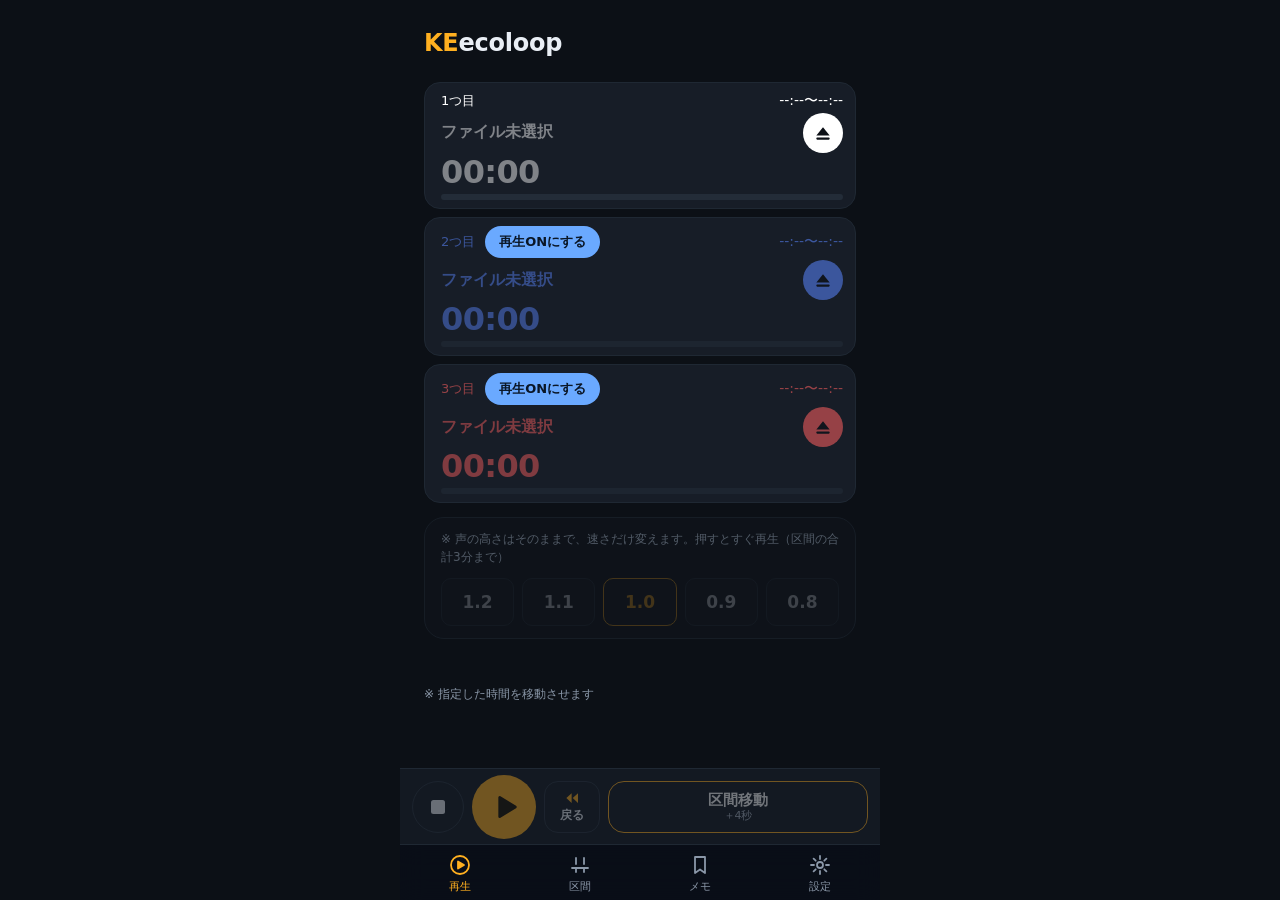
==== index.html @ 938d8214 "Add files via upload" ====
<!DOCTYPE html>
<html lang="ja">
<head>
<meta charset="utf-8">
<meta name="viewport" content="width=device-width, initial-scale=1, viewport-fit=cover">
<meta name="theme-color" content="#0C1016">
<meta name="apple-mobile-web-app-capable" content="yes">
<meta name="apple-mobile-web-app-status-bar-style" content="black-translucent">
<meta name="apple-mobile-web-app-title" content="KEecoloop">
<title>KEecoloop</title>
<link rel="icon" type="image/png" href="icons/icon-192.png">
<link rel="apple-touch-icon" href="icons/apple-touch-icon.png">
<link rel="manifest" href="manifest.webmanifest">
<link rel="stylesheet" href="css/style.css">
<!-- index.html / KEecoloop 本体 / 仕様書 v3.1.4 4章 -->
</head>
<body>
<main class="app">

  <button id="banner-update" class="update-banner" type="button" hidden>
    <span id="txt-update-main" class="update-main"></span>
    <span id="txt-update-note" class="update-note"></span>
  </button>


  <section id="screen-play" class="screen">
  <header class="topbar">
    <div class="brand"><span class="brand-ke">KE</span><span>ecoloop</span></div>
  </header>
  <div id="play-rows" class="play-rows">
    <div id="play-row-a" class="play-row">
      <div class="play-head"><span class="play-head-l"><span id="play-label-a" class="play-label">1つ目</span></span><span id="play-range-a" class="play-range">--:--〜--:--</span></div>
      <div class="play-name-row"><div id="play-name-a" class="play-name empty">ファイル未選択</div><button id="play-eject-a" class="icon-btn play-eject" type="button" aria-label="1つ目のファイルを選ぶ"><svg viewBox="0 0 24 24" width="20" height="20" aria-hidden="true"><path d="M12 5 4 15h16z" fill="currentColor"/><rect x="4" y="17.5" width="16" height="2.5" rx="1" fill="currentColor"/></svg></button></div>
      <div id="play-pos-a" class="play-pos empty">00:00</div>
      <div class="play-bar"><div id="play-bar-fill-a" class="play-bar-fill"></div><div id="play-bar-marker-a" class="play-bar-marker"></div></div>
    </div>
    <div id="play-row-b" class="play-row">
      <div class="play-head"><span class="play-head-l"><span id="play-label-b" class="play-label">2つ目</span><button id="play-toggle-b" class="play-toggle" type="button" data-slot="B" aria-pressed="false">再生ONにする</button></span><span id="play-range-b" class="play-range">--:--〜--:--</span></div>
      <div class="play-name-row"><div id="play-name-b" class="play-name empty">ファイル未選択</div><button id="play-eject-b" class="icon-btn play-eject" type="button" aria-label="2つ目のファイルを選ぶ"><svg viewBox="0 0 24 24" width="20" height="20" aria-hidden="true"><path d="M12 5 4 15h16z" fill="currentColor"/><rect x="4" y="17.5" width="16" height="2.5" rx="1" fill="currentColor"/></svg></button></div>
      <div id="play-pos-b" class="play-pos empty">00:00</div>
      <div class="play-bar"><div id="play-bar-fill-b" class="play-bar-fill"></div><div id="play-bar-marker-b" class="play-bar-marker"></div></div>
    </div>
    <div id="play-row-c" class="play-row">
      <div class="play-head"><span class="play-head-l"><span id="play-label-c" class="play-label">3つ目</span><button id="play-toggle-c" class="play-toggle" type="button" data-slot="C" aria-pressed="false">再生ONにする</button></span><span id="play-range-c" class="play-range">--:--〜--:--</span></div>
      <div class="play-name-row"><div id="play-name-c" class="play-name empty">ファイル未選択</div><button id="play-eject-c" class="icon-btn play-eject" type="button" aria-label="3つ目のファイルを選ぶ"><svg viewBox="0 0 24 24" width="20" height="20" aria-hidden="true"><path d="M12 5 4 15h16z" fill="currentColor"/><rect x="4" y="17.5" width="16" height="2.5" rx="1" fill="currentColor"/></svg></button></div>
      <div id="play-pos-c" class="play-pos empty">00:00</div>
      <div class="play-bar"><div id="play-bar-fill-c" class="play-bar-fill"></div><div id="play-bar-marker-c" class="play-bar-marker"></div></div>
    </div>
  </div>
  <section class="card card-rate">
    <div id="txt-hint-rate" class="hint"></div>
    <div class="rate-row" role="group" aria-label="再生速度">
      <button id="btn-rate-12" class="rate-btn" type="button" data-rate="1.2">1.2</button>
      <button id="btn-rate-11" class="rate-btn" type="button" data-rate="1.1">1.1</button>
      <button id="btn-rate-10" class="rate-btn" type="button" data-rate="1.0">1.0</button>
      <button id="btn-rate-09" class="rate-btn" type="button" data-rate="0.9">0.9</button>
      <button id="btn-rate-08" class="rate-btn" type="button" data-rate="0.8">0.8</button>
    </div>
  </section>

  <div id="txt-next-detail" class="next-detail"></div>
  <div id="txt-hint-next" class="hint hint-free"></div>
  </section>

  <section id="screen-edit" class="screen" hidden>
  <div id="pane-a" class="slot-pane slot-a">
  <section class="file">
    <div id="txt-file-label" class="label-small">1つ目のファイル</div>
    <div class="file-row"><div id="txt-filename" class="filename">ファイル未選択</div><button id="btn-eject" class="icon-btn" type="button" aria-label="ファイルを選ぶ"> <svg viewBox="0 0 24 24" width="24" height="24" aria-hidden="true"><path d="M12 5 4 15h16z" fill="currentColor"/><rect x="4" y="17.5" width="16" height="2.5" rx="1" fill="currentColor"/></svg> </button></div>
    <div id="txt-file-hint" class="file-hint">右の ⏏ から、保存した音声を選びます</div>
  </section>

  <section class="position">
    <div class="label-small">現在位置</div>
    <div class="position-row">
      <span id="txt-position" class="position-time empty">00:00</span>
      <span id="txt-duration" class="position-total">全体 --:--</span>
    </div>
  </section>

  <section class="bar" aria-hidden="true">
    <div id="bar-track" class="bar-track">
      <div class="bar-rail"></div>
      <div id="bar-played" class="bar-played"></div>
      <div id="bar-marker" class="bar-marker"></div>
    </div>
    <div class="bar-labels"><span id="txt-bar-start">00:00</span><span id="txt-bar-end">--:--</span></div>
  </section>

  <section class="card">
    <div id="row-start" class="time-row">
      <button id="btn-mark-start" class="mark-btn" type="button" data-slot="A" data-mark="start" aria-label="今の位置を開始にする"><span>ここを</span><span>開始</span></button>
      <div class="digits">
        <div class="digit">
            <button id="btn-start-m10-up" class="digit-btn" type="button" data-target="start" data-unit="600" data-dir="1" aria-label="開始を10分増やす"><svg viewBox="0 0 24 24" width="28" height="28" aria-hidden="true"><path d="M6 15l6-6 6 6" fill="none" stroke="currentColor" stroke-width="2.6" stroke-linecap="round" stroke-linejoin="round"/></svg></button>
            <span id="txt-start-m10" class="digit-num">0</span>
            <button id="btn-start-m10-down" class="digit-btn" type="button" data-target="start" data-unit="600" data-dir="-1" aria-label="開始を10分減らす"><svg viewBox="0 0 24 24" width="28" height="28" aria-hidden="true"><path d="M6 9l6 6 6-6" fill="none" stroke="currentColor" stroke-width="2.6" stroke-linecap="round" stroke-linejoin="round"/></svg></button>
          </div>
        <div class="digit">
            <button id="btn-start-m1-up" class="digit-btn" type="button" data-target="start" data-unit="60" data-dir="1" aria-label="開始を1分増やす"><svg viewBox="0 0 24 24" width="28" height="28" aria-hidden="true"><path d="M6 15l6-6 6 6" fill="none" stroke="currentColor" stroke-width="2.6" stroke-linecap="round" stroke-linejoin="round"/></svg></button>
            <span id="txt-start-m1" class="digit-num">0</span>
            <button id="btn-start-m1-down" class="digit-btn" type="button" data-target="start" data-unit="60" data-dir="-1" aria-label="開始を1分減らす"><svg viewBox="0 0 24 24" width="28" height="28" aria-hidden="true"><path d="M6 9l6 6 6-6" fill="none" stroke="currentColor" stroke-width="2.6" stroke-linecap="round" stroke-linejoin="round"/></svg></button>
          </div>
        <div class="colon" aria-hidden="true">:</div>
        <div class="digit">
            <button id="btn-start-s10-up" class="digit-btn" type="button" data-target="start" data-unit="10" data-dir="1" aria-label="開始を10秒増やす"><svg viewBox="0 0 24 24" width="28" height="28" aria-hidden="true"><path d="M6 15l6-6 6 6" fill="none" stroke="currentColor" stroke-width="2.6" stroke-linecap="round" stroke-linejoin="round"/></svg></button>
            <span id="txt-start-s10" class="digit-num">0</span>
            <button id="btn-start-s10-down" class="digit-btn" type="button" data-target="start" data-unit="10" data-dir="-1" aria-label="開始を10秒減らす"><svg viewBox="0 0 24 24" width="28" height="28" aria-hidden="true"><path d="M6 9l6 6 6-6" fill="none" stroke="currentColor" stroke-width="2.6" stroke-linecap="round" stroke-linejoin="round"/></svg></button>
          </div>
        <div class="digit">
            <button id="btn-start-s1-up" class="digit-btn" type="button" data-target="start" data-unit="1" data-dir="1" aria-label="開始を1秒増やす"><svg viewBox="0 0 24 24" width="28" height="28" aria-hidden="true"><path d="M6 15l6-6 6 6" fill="none" stroke="currentColor" stroke-width="2.6" stroke-linecap="round" stroke-linejoin="round"/></svg></button>
            <span id="txt-start-s1" class="digit-num">0</span>
            <button id="btn-start-s1-down" class="digit-btn" type="button" data-target="start" data-unit="1" data-dir="-1" aria-label="開始を1秒減らす"><svg viewBox="0 0 24 24" width="28" height="28" aria-hidden="true"><path d="M6 9l6 6 6-6" fill="none" stroke="currentColor" stroke-width="2.6" stroke-linecap="round" stroke-linejoin="round"/></svg></button>
          </div>
      </div>
    </div>
    <div class="time-sep"><button id="btn-all" class="all-btn" type="button" data-slot="A" aria-label="1つ目を全範囲にする"><span>全範囲</span><span>選択</span></button><span class="time-sep-line"></span></div>
    <div id="row-end" class="time-row">
      <button id="btn-mark-end" class="mark-btn" type="button" data-slot="A" data-mark="end" aria-label="今の位置を終了にする"><span>ここを</span><span>終了</span></button>
      <div class="digits">
        <div class="digit">
            <button id="btn-end-m10-up" class="digit-btn" type="button" data-target="end" data-unit="600" data-dir="1" aria-label="終了を10分増やす"><svg viewBox="0 0 24 24" width="28" height="28" aria-hidden="true"><path d="M6 15l6-6 6 6" fill="none" stroke="currentColor" stroke-width="2.6" stroke-linecap="round" stroke-linejoin="round"/></svg></button>
            <span id="txt-end-m10" class="digit-num">0</span>
            <button id="btn-end-m10-down" class="digit-btn" type="button" data-target="end" data-unit="600" data-dir="-1" aria-label="終了を10分減らす"><svg viewBox="0 0 24 24" width="28" height="28" aria-hidden="true"><path d="M6 9l6 6 6-6" fill="none" stroke="currentColor" stroke-width="2.6" stroke-linecap="round" stroke-linejoin="round"/></svg></button>
          </div>
        <div class="digit">
            <button id="btn-end-m1-up" class="digit-btn" type="button" data-target="end" data-unit="60" data-dir="1" aria-label="終了を1分増やす"><svg viewBox="0 0 24 24" width="28" height="28" aria-hidden="true"><path d="M6 15l6-6 6 6" fill="none" stroke="currentColor" stroke-width="2.6" stroke-linecap="round" stroke-linejoin="round"/></svg></button>
            <span id="txt-end-m1" class="digit-num">0</span>
            <button id="btn-end-m1-down" class="digit-btn" type="button" data-target="end" data-unit="60" data-dir="-1" aria-label="終了を1分減らす"><svg viewBox="0 0 24 24" width="28" height="28" aria-hidden="true"><path d="M6 9l6 6 6-6" fill="none" stroke="currentColor" stroke-width="2.6" stroke-linecap="round" stroke-linejoin="round"/></svg></button>
          </div>
        <div class="colon" aria-hidden="true">:</div>
        <div class="digit">
            <button id="btn-end-s10-up" class="digit-btn" type="button" data-target="end" data-unit="10" data-dir="1" aria-label="終了を10秒増やす"><svg viewBox="0 0 24 24" width="28" height="28" aria-hidden="true"><path d="M6 15l6-6 6 6" fill="none" stroke="currentColor" stroke-width="2.6" stroke-linecap="round" stroke-linejoin="round"/></svg></button>
            <span id="txt-end-s10" class="digit-num">0</span>
            <button id="btn-end-s10-down" class="digit-btn" type="button" data-target="end" data-unit="10" data-dir="-1" aria-label="終了を10秒減らす"><svg viewBox="0 0 24 24" width="28" height="28" aria-hidden="true"><path d="M6 9l6 6 6-6" fill="none" stroke="currentColor" stroke-width="2.6" stroke-linecap="round" stroke-linejoin="round"/></svg></button>
          </div>
        <div class="digit">
            <button id="btn-end-s1-up" class="digit-btn" type="button" data-target="end" data-unit="1" data-dir="1" aria-label="終了を1秒増やす"><svg viewBox="0 0 24 24" width="28" height="28" aria-hidden="true"><path d="M6 15l6-6 6 6" fill="none" stroke="currentColor" stroke-width="2.6" stroke-linecap="round" stroke-linejoin="round"/></svg></button>
            <span id="txt-end-s1" class="digit-num">0</span>
            <button id="btn-end-s1-down" class="digit-btn" type="button" data-target="end" data-unit="1" data-dir="-1" aria-label="終了を1秒減らす"><svg viewBox="0 0 24 24" width="28" height="28" aria-hidden="true"><path d="M6 9l6 6 6-6" fill="none" stroke="currentColor" stroke-width="2.6" stroke-linecap="round" stroke-linejoin="round"/></svg></button>
          </div>
      </div>
    </div>
  </section>
  <button id="btn-memo-save" class="memo-save-btn" type="button" data-slot="A" aria-label="今の開始・終了を区間メモに保存">現在の区間をメモ</button>
  </div>
  <div id="pane-b" class="slot-pane slot-b">
  <section class="file">
    <div id="b-txt-file-label" class="label-small">2つ目のファイル</div>
    <div class="file-row"><div id="b-txt-filename" class="filename">ファイル未選択</div><button id="b-btn-eject" class="icon-btn" type="button" aria-label="2つ目のファイルを選ぶ"><svg viewBox="0 0 24 24" width="24" height="24" aria-hidden="true"><path d="M12 5 4 15h16z" fill="currentColor"/><rect x="4" y="17.5" width="16" height="2.5" rx="1" fill="currentColor"/></svg></button></div>
    <div id="b-txt-file-hint" class="file-hint">右の ⏏ から、2つ目の音声を選びます</div>
  </section>

  <section class="position">
    <div class="label-small">現在位置</div>
    <div class="position-row">
      <span id="b-txt-position" class="position-time empty">00:00</span>
      <span id="b-txt-duration" class="position-total">全体 --:--</span>
    </div>
  </section>

  <section class="bar" aria-hidden="true">
    <div id="b-bar-track" class="bar-track">
      <div class="bar-rail"></div>
      <div id="b-bar-played" class="bar-played"></div>
      <div id="b-bar-marker" class="bar-marker"></div>
    </div>
    <div class="bar-labels"><span id="b-txt-bar-start">00:00</span><span id="b-txt-bar-end">--:--</span></div>
  </section>

  <section class="card">
    <div id="b-row-start" class="time-row">
      <button id="b-btn-mark-start" class="mark-btn" type="button" data-slot="B" data-mark="start" aria-label="今の位置を開始にする"><span>ここを</span><span>開始</span></button>
      <div class="digits">
        <div class="digit">
            <button id="b-btn-start-m10-up" class="digit-btn" type="button" data-target="bstart" data-unit="600" data-dir="1" aria-label="開始を10分増やす"><svg viewBox="0 0 24 24" width="28" height="28" aria-hidden="true"><path d="M6 15l6-6 6 6" fill="none" stroke="currentColor" stroke-width="2.6" stroke-linecap="round" stroke-linejoin="round"/></svg></button>
            <span id="b-txt-start-m10" class="digit-num">0</span>
            <button id="b-btn-start-m10-down" class="digit-btn" type="button" data-target="bstart" data-unit="600" data-dir="-1" aria-label="開始を10分減らす"><svg viewBox="0 0 24 24" width="28" height="28" aria-hidden="true"><path d="M6 9l6 6 6-6" fill="none" stroke="currentColor" stroke-width="2.6" stroke-linecap="round" stroke-linejoin="round"/></svg></button>
          </div>
        <div class="digit">
            <button id="b-btn-start-m1-up" class="digit-btn" type="button" data-target="bstart" data-unit="60" data-dir="1" aria-label="開始を1分増やす"><svg viewBox="0 0 24 24" width="28" height="28" aria-hidden="true"><path d="M6 15l6-6 6 6" fill="none" stroke="currentColor" stroke-width="2.6" stroke-linecap="round" stroke-linejoin="round"/></svg></button>
            <span id="b-txt-start-m1" class="digit-num">0</span>
            <button id="b-btn-start-m1-down" class="digit-btn" type="button" data-target="bstart" data-unit="60" data-dir="-1" aria-label="開始を1分減らす"><svg viewBox="0 0 24 24" width="28" height="28" aria-hidden="true"><path d="M6 9l6 6 6-6" fill="none" stroke="currentColor" stroke-width="2.6" stroke-linecap="round" stroke-linejoin="round"/></svg></button>
          </div>
        <div class="colon" aria-hidden="true">:</div>
        <div class="digit">
            <button id="b-btn-start-s10-up" class="digit-btn" type="button" data-target="bstart" data-unit="10" data-dir="1" aria-label="開始を10秒増やす"><svg viewBox="0 0 24 24" width="28" height="28" aria-hidden="true"><path d="M6 15l6-6 6 6" fill="none" stroke="currentColor" stroke-width="2.6" stroke-linecap="round" stroke-linejoin="round"/></svg></button>
            <span id="b-txt-start-s10" class="digit-num">0</span>
            <button id="b-btn-start-s10-down" class="digit-btn" type="button" data-target="bstart" data-unit="10" data-dir="-1" aria-label="開始を10秒減らす"><svg viewBox="0 0 24 24" width="28" height="28" aria-hidden="true"><path d="M6 9l6 6 6-6" fill="none" stroke="currentColor" stroke-width="2.6" stroke-linecap="round" stroke-linejoin="round"/></svg></button>
          </div>
        <div class="digit">
            <button id="b-btn-start-s1-up" class="digit-btn" type="button" data-target="bstart" data-unit="1" data-dir="1" aria-label="開始を1秒増やす"><svg viewBox="0 0 24 24" width="28" height="28" aria-hidden="true"><path d="M6 15l6-6 6 6" fill="none" stroke="currentColor" stroke-width="2.6" stroke-linecap="round" stroke-linejoin="round"/></svg></button>
            <span id="b-txt-start-s1" class="digit-num">0</span>
            <button id="b-btn-start-s1-down" class="digit-btn" type="button" data-target="bstart" data-unit="1" data-dir="-1" aria-label="開始を1秒減らす"><svg viewBox="0 0 24 24" width="28" height="28" aria-hidden="true"><path d="M6 9l6 6 6-6" fill="none" stroke="currentColor" stroke-width="2.6" stroke-linecap="round" stroke-linejoin="round"/></svg></button>
          </div>
      </div>
    </div>
    <div class="time-sep"><button id="b-btn-all" class="all-btn" type="button" data-slot="B" aria-label="2つ目を全範囲にする"><span>全範囲</span><span>選択</span></button><span class="time-sep-line"></span></div>
    <div id="b-row-end" class="time-row">
      <button id="b-btn-mark-end" class="mark-btn" type="button" data-slot="B" data-mark="end" aria-label="今の位置を終了にする"><span>ここを</span><span>終了</span></button>
      <div class="digits">
        <div class="digit">
            <button id="b-btn-end-m10-up" class="digit-btn" type="button" data-target="bend" data-unit="600" data-dir="1" aria-label="終了を10分増やす"><svg viewBox="0 0 24 24" width="28" height="28" aria-hidden="true"><path d="M6 15l6-6 6 6" fill="none" stroke="currentColor" stroke-width="2.6" stroke-linecap="round" stroke-linejoin="round"/></svg></button>
            <span id="b-txt-end-m10" class="digit-num">0</span>
            <button id="b-btn-end-m10-down" class="digit-btn" type="button" data-target="bend" data-unit="600" data-dir="-1" aria-label="終了を10分減らす"><svg viewBox="0 0 24 24" width="28" height="28" aria-hidden="true"><path d="M6 9l6 6 6-6" fill="none" stroke="currentColor" stroke-width="2.6" stroke-linecap="round" stroke-linejoin="round"/></svg></button>
          </div>
        <div class="digit">
            <button id="b-btn-end-m1-up" class="digit-btn" type="button" data-target="bend" data-unit="60" data-dir="1" aria-label="終了を1分増やす"><svg viewBox="0 0 24 24" width="28" height="28" aria-hidden="true"><path d="M6 15l6-6 6 6" fill="none" stroke="currentColor" stroke-width="2.6" stroke-linecap="round" stroke-linejoin="round"/></svg></button>
            <span id="b-txt-end-m1" class="digit-num">0</span>
            <button id="b-btn-end-m1-down" class="digit-btn" type="button" data-target="bend" data-unit="60" data-dir="-1" aria-label="終了を1分減らす"><svg viewBox="0 0 24 24" width="28" height="28" aria-hidden="true"><path d="M6 9l6 6 6-6" fill="none" stroke="currentColor" stroke-width="2.6" stroke-linecap="round" stroke-linejoin="round"/></svg></button>
          </div>
        <div class="colon" aria-hidden="true">:</div>
        <div class="digit">
            <button id="b-btn-end-s10-up" class="digit-btn" type="button" data-target="bend" data-unit="10" data-dir="1" aria-label="終了を10秒増やす"><svg viewBox="0 0 24 24" width="28" height="28" aria-hidden="true"><path d="M6 15l6-6 6 6" fill="none" stroke="currentColor" stroke-width="2.6" stroke-linecap="round" stroke-linejoin="round"/></svg></button>
            <span id="b-txt-end-s10" class="digit-num">0</span>
            <button id="b-btn-end-s10-down" class="digit-btn" type="button" data-target="bend" data-unit="10" data-dir="-1" aria-label="終了を10秒減らす"><svg viewBox="0 0 24 24" width="28" height="28" aria-hidden="true"><path d="M6 9l6 6 6-6" fill="none" stroke="currentColor" stroke-width="2.6" stroke-linecap="round" stroke-linejoin="round"/></svg></button>
          </div>
        <div class="digit">
            <button id="b-btn-end-s1-up" class="digit-btn" type="button" data-target="bend" data-unit="1" data-dir="1" aria-label="終了を1秒増やす"><svg viewBox="0 0 24 24" width="28" height="28" aria-hidden="true"><path d="M6 15l6-6 6 6" fill="none" stroke="currentColor" stroke-width="2.6" stroke-linecap="round" stroke-linejoin="round"/></svg></button>
            <span id="b-txt-end-s1" class="digit-num">0</span>
            <button id="b-btn-end-s1-down" class="digit-btn" type="button" data-target="bend" data-unit="1" data-dir="-1" aria-label="終了を1秒減らす"><svg viewBox="0 0 24 24" width="28" height="28" aria-hidden="true"><path d="M6 9l6 6 6-6" fill="none" stroke="currentColor" stroke-width="2.6" stroke-linecap="round" stroke-linejoin="round"/></svg></button>
          </div>
      </div>
    </div>
  </section>
  <button id="b-btn-memo-save" class="memo-save-btn" type="button" data-slot="B" aria-label="今の開始・終了を区間メモに保存">現在の区間をメモ</button>
  </div>
  <div id="pane-c" class="slot-pane slot-c">
  <section class="file">
    <div id="c-txt-file-label" class="label-small">3つ目のファイル</div>
    <div class="file-row"><div id="c-txt-filename" class="filename">ファイル未選択</div><button id="c-btn-eject" class="icon-btn" type="button" aria-label="3つ目のファイルを選ぶ"><svg viewBox="0 0 24 24" width="24" height="24" aria-hidden="true"><path d="M12 5 4 15h16z" fill="currentColor"/><rect x="4" y="17.5" width="16" height="2.5" rx="1" fill="currentColor"/></svg></button></div>
    <div id="c-txt-file-hint" class="file-hint">右の ⏏ から、3つ目の音声を選びます</div>
  </section>

  <section class="position">
    <div class="label-small">現在位置</div>
    <div class="position-row">
      <span id="c-txt-position" class="position-time empty">00:00</span>
      <span id="c-txt-duration" class="position-total">全体 --:--</span>
    </div>
  </section>

  <section class="bar" aria-hidden="true">
    <div id="c-bar-track" class="bar-track">
      <div class="bar-rail"></div>
      <div id="c-bar-played" class="bar-played"></div>
      <div id="c-bar-marker" class="bar-marker"></div>
    </div>
    <div class="bar-labels"><span id="c-txt-bar-start">00:00</span><span id="c-txt-bar-end">--:--</span></div>
  </section>

  <section class="card">
    <div id="c-row-start" class="time-row">
      <button id="c-btn-mark-start" class="mark-btn" type="button" data-slot="C" data-mark="start" aria-label="今の位置を開始にする"><span>ここを</span><span>開始</span></button>
      <div class="digits">
        <div class="digit">
            <button id="c-btn-start-m10-up" class="digit-btn" type="button" data-target="cstart" data-unit="600" data-dir="1" aria-label="開始を10分増やす"><svg viewBox="0 0 24 24" width="28" height="28" aria-hidden="true"><path d="M6 15l6-6 6 6" fill="none" stroke="currentColor" stroke-width="2.6" stroke-linecap="round" stroke-linejoin="round"/></svg></button>
            <span id="c-txt-start-m10" class="digit-num">0</span>
            <button id="c-btn-start-m10-down" class="digit-btn" type="button" data-target="cstart" data-unit="600" data-dir="-1" aria-label="開始を10分減らす"><svg viewBox="0 0 24 24" width="28" height="28" aria-hidden="true"><path d="M6 9l6 6 6-6" fill="none" stroke="currentColor" stroke-width="2.6" stroke-linecap="round" stroke-linejoin="round"/></svg></button>
          </div>
        <div class="digit">
            <button id="c-btn-start-m1-up" class="digit-btn" type="button" data-target="cstart" data-unit="60" data-dir="1" aria-label="開始を1分増やす"><svg viewBox="0 0 24 24" width="28" height="28" aria-hidden="true"><path d="M6 15l6-6 6 6" fill="none" stroke="currentColor" stroke-width="2.6" stroke-linecap="round" stroke-linejoin="round"/></svg></button>
            <span id="c-txt-start-m1" class="digit-num">0</span>
            <button id="c-btn-start-m1-down" class="digit-btn" type="button" data-target="cstart" data-unit="60" data-dir="-1" aria-label="開始を1分減らす"><svg viewBox="0 0 24 24" width="28" height="28" aria-hidden="true"><path d="M6 9l6 6 6-6" fill="none" stroke="currentColor" stroke-width="2.6" stroke-linecap="round" stroke-linejoin="round"/></svg></button>
          </div>
        <div class="colon" aria-hidden="true">:</div>
        <div class="digit">
            <button id="c-btn-start-s10-up" class="digit-btn" type="button" data-target="cstart" data-unit="10" data-dir="1" aria-label="開始を10秒増やす"><svg viewBox="0 0 24 24" width="28" height="28" aria-hidden="true"><path d="M6 15l6-6 6 6" fill="none" stroke="currentColor" stroke-width="2.6" stroke-linecap="round" stroke-linejoin="round"/></svg></button>
            <span id="c-txt-start-s10" class="digit-num">0</span>
            <button id="c-btn-start-s10-down" class="digit-btn" type="button" data-target="cstart" data-unit="10" data-dir="-1" aria-label="開始を10秒減らす"><svg viewBox="0 0 24 24" width="28" height="28" aria-hidden="true"><path d="M6 9l6 6 6-6" fill="none" stroke="currentColor" stroke-width="2.6" stroke-linecap="round" stroke-linejoin="round"/></svg></button>
          </div>
        <div class="digit">
            <button id="c-btn-start-s1-up" class="digit-btn" type="button" data-target="cstart" data-unit="1" data-dir="1" aria-label="開始を1秒増やす"><svg viewBox="0 0 24 24" width="28" height="28" aria-hidden="true"><path d="M6 15l6-6 6 6" fill="none" stroke="currentColor" stroke-width="2.6" stroke-linecap="round" stroke-linejoin="round"/></svg></button>
            <span id="c-txt-start-s1" class="digit-num">0</span>
            <button id="c-btn-start-s1-down" class="digit-btn" type="button" data-target="cstart" data-unit="1" data-dir="-1" aria-label="開始を1秒減らす"><svg viewBox="0 0 24 24" width="28" height="28" aria-hidden="true"><path d="M6 9l6 6 6-6" fill="none" stroke="currentColor" stroke-width="2.6" stroke-linecap="round" stroke-linejoin="round"/></svg></button>
          </div>
      </div>
    </div>
    <div class="time-sep"><button id="c-btn-all" class="all-btn" type="button" data-slot="C" aria-label="3つ目を全範囲にする"><span>全範囲</span><span>選択</span></button><span class="time-sep-line"></span></div>
    <div id="c-row-end" class="time-row">
      <button id="c-btn-mark-end" class="mark-btn" type="button" data-slot="C" data-mark="end" aria-label="今の位置を終了にする"><span>ここを</span><span>終了</span></button>
      <div class="digits">
        <div class="digit">
            <button id="c-btn-end-m10-up" class="digit-btn" type="button" data-target="cend" data-unit="600" data-dir="1" aria-label="終了を10分増やす"><svg viewBox="0 0 24 24" width="28" height="28" aria-hidden="true"><path d="M6 15l6-6 6 6" fill="none" stroke="currentColor" stroke-width="2.6" stroke-linecap="round" stroke-linejoin="round"/></svg></button>
            <span id="c-txt-end-m10" class="digit-num">0</span>
            <button id="c-btn-end-m10-down" class="digit-btn" type="button" data-target="cend" data-unit="600" data-dir="-1" aria-label="終了を10分減らす"><svg viewBox="0 0 24 24" width="28" height="28" aria-hidden="true"><path d="M6 9l6 6 6-6" fill="none" stroke="currentColor" stroke-width="2.6" stroke-linecap="round" stroke-linejoin="round"/></svg></button>
          </div>
        <div class="digit">
            <button id="c-btn-end-m1-up" class="digit-btn" type="button" data-target="cend" data-unit="60" data-dir="1" aria-label="終了を1分増やす"><svg viewBox="0 0 24 24" width="28" height="28" aria-hidden="true"><path d="M6 15l6-6 6 6" fill="none" stroke="currentColor" stroke-width="2.6" stroke-linecap="round" stroke-linejoin="round"/></svg></button>
            <span id="c-txt-end-m1" class="digit-num">0</span>
            <button id="c-btn-end-m1-down" class="digit-btn" type="button" data-target="cend" data-unit="60" data-dir="-1" aria-label="終了を1分減らす"><svg viewBox="0 0 24 24" width="28" height="28" aria-hidden="true"><path d="M6 9l6 6 6-6" fill="none" stroke="currentColor" stroke-width="2.6" stroke-linecap="round" stroke-linejoin="round"/></svg></button>
          </div>
        <div class="colon" aria-hidden="true">:</div>
        <div class="digit">
            <button id="c-btn-end-s10-up" class="digit-btn" type="button" data-target="cend" data-unit="10" data-dir="1" aria-label="終了を10秒増やす"><svg viewBox="0 0 24 24" width="28" height="28" aria-hidden="true"><path d="M6 15l6-6 6 6" fill="none" stroke="currentColor" stroke-width="2.6" stroke-linecap="round" stroke-linejoin="round"/></svg></button>
            <span id="c-txt-end-s10" class="digit-num">0</span>
            <button id="c-btn-end-s10-down" class="digit-btn" type="button" data-target="cend" data-unit="10" data-dir="-1" aria-label="終了を10秒減らす"><svg viewBox="0 0 24 24" width="28" height="28" aria-hidden="true"><path d="M6 9l6 6 6-6" fill="none" stroke="currentColor" stroke-width="2.6" stroke-linecap="round" stroke-linejoin="round"/></svg></button>
          </div>
        <div class="digit">
            <button id="c-btn-end-s1-up" class="digit-btn" type="button" data-target="cend" data-unit="1" data-dir="1" aria-label="終了を1秒増やす"><svg viewBox="0 0 24 24" width="28" height="28" aria-hidden="true"><path d="M6 15l6-6 6 6" fill="none" stroke="currentColor" stroke-width="2.6" stroke-linecap="round" stroke-linejoin="round"/></svg></button>
            <span id="c-txt-end-s1" class="digit-num">0</span>
            <button id="c-btn-end-s1-down" class="digit-btn" type="button" data-target="cend" data-unit="1" data-dir="-1" aria-label="終了を1秒減らす"><svg viewBox="0 0 24 24" width="28" height="28" aria-hidden="true"><path d="M6 9l6 6 6-6" fill="none" stroke="currentColor" stroke-width="2.6" stroke-linecap="round" stroke-linejoin="round"/></svg></button>
          </div>
      </div>
    </div>
  </section>
  <button id="c-btn-memo-save" class="memo-save-btn" type="button" data-slot="C" aria-label="今の開始・終了を区間メモに保存">現在の区間をメモ</button>
  </div>
  </section>

  <section id="screen-memo" class="screen" hidden>
  <section class="card card-memo">
    <div class="memo-head">区間メモ</div>
    <div id="txt-hint-memo" class="hint"></div>
    <div id="group-memo-a" class="memo-group slot-a">
      <div id="memo-title-a" class="memo-title">1つ目のファイル</div>
      <div id="memo-list-a" class="memo-list"></div>
      <div id="txt-memo-empty-a" class="memo-empty">保存した区間はまだありません</div>
    </div>
    <div id="group-memo-b" class="memo-group slot-b">
      <div id="memo-title-b" class="memo-title">2つ目のファイル</div>
      <div id="memo-list-b" class="memo-list"></div>
      <div id="txt-memo-empty-b" class="memo-empty">保存した区間はまだありません</div>
    </div>
    <div id="group-memo-c" class="memo-group slot-c">
      <div id="memo-title-c" class="memo-title">3つ目のファイル</div>
      <div id="memo-list-c" class="memo-list"></div>
      <div id="txt-memo-empty-c" class="memo-empty">保存した区間はまだありません</div>
    </div>
  </section>
  </section>

  <section id="screen-settings" class="screen" hidden>
    <h1 class="screen-title">設定</h1>
  <section class="card card-move">
    <div class="move-demo">
      <div class="next-btn next-btn-demo" aria-hidden="true"><span class="next-main">区間移動</span><span id="txt-move-demo-hint" class="next-hint">＋4秒</span></div>
      <div class="move-demo-text">画面の下にいつも出ているこのボタンで、進む時間を決めます</div>
    </div>
    <div id="txt-move-note" class="hint"></div>
    <div class="interval-row">
      <label for="input-move" class="interval-label">移動時間</label>
      <div class="stepper">
        <button id="btn-move-minus" class="icon-btn" type="button" aria-label="1秒減らす">
          <svg viewBox="0 0 24 24" width="20" height="20" aria-hidden="true"><path d="M5 12h14" stroke="currentColor" stroke-width="2.5" stroke-linecap="round"/></svg>
        </button>
        <div class="interval-value">
          <input id="input-move" type="number" min="1" max="60" step="1" inputmode="numeric" value="5">
          <span class="interval-unit">秒</span>
        </div>
        <button id="btn-move-plus" class="icon-btn" type="button" aria-label="1秒増やす">
          <svg viewBox="0 0 24 24" width="20" height="20" aria-hidden="true"><path d="M5 12h14M12 5v14" stroke="currentColor" stroke-width="2.5" stroke-linecap="round"/></svg>
        </button>
      </div>
    </div>
  </section>

  <section class="card card-rate card-gap">
    <div id="txt-hint-gap" class="hint"></div>
    <div class="rate-row" role="group" aria-label="繰り返しの間の無音（秒）">
      <span class="gap-label">間（秒）</span>
      <button id="btn-gap-0" class="gap-btn" type="button" data-gap="0">なし</button>
      <button id="btn-gap-1" class="gap-btn" type="button" data-gap="1">1</button>
      <button id="btn-gap-2" class="gap-btn" type="button" data-gap="2">2</button>
      <button id="btn-gap-3" class="gap-btn" type="button" data-gap="3">3</button>
      <button id="btn-gap-5" class="gap-btn" type="button" data-gap="5">5</button>
    </div>
  </section>

    <div id="txt-version" class="version"></div>
  </section>
</main>
<div id="dock" class="dock">
  <div id="txt-message" class="message" role="status" aria-live="polite"></div>
  <button id="btn-stop" class="round-btn round-btn-sub" type="button" aria-label="停止">
    <svg viewBox="0 0 24 24" width="24" height="24" aria-hidden="true"><rect x="5" y="5" width="14" height="14" rx="2.5" fill="currentColor"/></svg>
  </button>
  <button id="btn-play" class="round-btn round-btn-main" type="button" aria-label="再生">
    <svg id="icon-play" viewBox="0 0 24 24" width="34" height="34" aria-hidden="true"><path d="M8 5.2v13.6a1 1 0 0 0 1.5.86l11-6.8a1 1 0 0 0 0-1.72l-11-6.8A1 1 0 0 0 8 5.2z" fill="currentColor"/></svg>
    <svg id="icon-pause" viewBox="0 0 24 24" width="34" height="34" aria-hidden="true" style="display:none"><rect x="6" y="5" width="4.2" height="14" rx="1.4" fill="currentColor"/><rect x="13.8" y="5" width="4.2" height="14" rx="1.4" fill="currentColor"/></svg>
  </button>
  <button id="btn-prev" class="prev-btn" type="button" aria-label="前の区間へ戻る">
    <svg viewBox="0 0 24 24" width="18" height="18" aria-hidden="true"><path d="M20 5.5 13 12l7 6.5zM11.5 5.5 4.5 12l7 6.5z" fill="currentColor"/></svg>
    <span>戻る</span>
  </button>
  <button id="btn-next" class="next-btn" type="button">
    <span class="next-main">区間移動</span>
    <span id="txt-next-hint" class="next-hint">＋4秒</span>
  </button>
</div>
<nav id="tab-bar" class="tab-bar" aria-label="画面の切り替え">
  <button id="tab-play" class="tab" type="button" data-tab="play"><svg viewBox="0 0 24 24" width="24" height="24" aria-hidden="true" fill="none" stroke="currentColor" stroke-width="1.8" stroke-linecap="round" stroke-linejoin="round"><circle cx="12" cy="12" r="9"/><path class="fill" d="M10 8.5v7l6-3.5z" fill="currentColor"/></svg><span>再生</span></button>
  <button id="tab-edit" class="tab" type="button" data-tab="edit"><svg viewBox="0 0 24 24" width="24" height="24" aria-hidden="true" fill="none" stroke="currentColor" stroke-width="1.8" stroke-linecap="round" stroke-linejoin="round"><path d="M4 15h16"/><path d="M8 11V5M16 11V5"/><path d="M8 19v-4M16 19v-4"/></svg><span>区間</span></button>
  <button id="tab-memo" class="tab" type="button" data-tab="memo"><svg viewBox="0 0 24 24" width="24" height="24" aria-hidden="true" fill="none" stroke="currentColor" stroke-width="1.8" stroke-linecap="round" stroke-linejoin="round"><path d="M7 4h10v16l-5-3.5L7 20z"/></svg><span>メモ</span></button>
  <button id="tab-settings" class="tab" type="button" data-tab="settings"><svg viewBox="0 0 24 24" width="24" height="24" aria-hidden="true" fill="none" stroke="currentColor" stroke-width="1.8" stroke-linecap="round" stroke-linejoin="round"><circle cx="12" cy="12" r="3"/><path d="M12 3v3M12 18v3M3 12h3M18 12h3M5.6 5.6l2.1 2.1M16.3 16.3l2.1 2.1M5.6 18.4l2.1-2.1M16.3 7.7l2.1-2.1"/></svg><span>設定</span></button>
</nav>
<input id="input-file" type="file" hidden>
<input id="input-file-b" type="file" hidden>
<input id="input-file-c" type="file" hidden>
<noscript>このアプリはJavaScriptが必要です。</noscript>

<script src="js/config.js"></script>
<script src="js/utils.js"></script>
<script src="js/state.js"></script>
<script src="js/store.js"></script>
<script src="js/stretch.js"></script>
<script src="js/engine.js"></script>
<script src="js/mediaSession.js"></script>
<script src="js/ui.js"></script>
<script src="js/main.js"></script>
</body>
</html>
---- css/style.css ----
/* css/style.css / KEecoloop 見た目 / 仕様書 v3.1.4 4章 */
:root {
  --bg: #0C1016;
  --surface: #131922;
  --surface-2: #151B24;
  --surface-3: #10151C;
  --line: #2A3441;
  --line-soft: #1F2833;
  --text: #E9EEF5;
  --text-strong: #FFFFFF;
  --muted: #8A97A8;
  --muted-2: #5B6878;
  --sub: #A9B4C3;
  --accent: #FFB020;
  --accent-ink: #1A1204;
  --mark: #5EE6B0;
  --mark-pressed: #38C48F;
  --mark-ink: #0A0F0C;
  --mark-end: #FF8F8F;
  --mark-end-pressed: #E86B6B;
  --hint: #8A97A8;
  --memo: #B9A6FF;
  --memo-pressed: #9B84F0;
  --memo-ink: #0C0A1A;
  --danger: #FF4D4D;
  --tab-h: 56px;
  --dock-h: 76px;
  --pane-a: #171D27;
  --pane-b: #171D27;
  --pane-c: #171D27;
  --pc-a: #FFFFFF;
  --pc-b: #5A86FF;
  --pc-c: #FF6060;
  --all: #7CC8FF;
  --all-pressed: #55AEEB;
  --all-ink: #08202F;
  --mode: #6AA9FF;
  --mode-bg: #14233A;
  --mode-ink: #0A1626;
  --num-font: ui-rounded, "SF Pro Rounded", -apple-system, "Helvetica Neue", system-ui, sans-serif;
  --ui-font: -apple-system, "Hiragino Sans", "Hiragino Kaku Gothic ProN", "Noto Sans JP", system-ui, sans-serif;
}
* { box-sizing: border-box; -webkit-tap-highlight-color: transparent; }
html { background: var(--bg); }
body {
  margin: 0; min-height: 100vh; min-height: 100dvh;
  background: var(--bg); color: var(--text);
  font-family: var(--ui-font); font-size: 16px; line-height: 1.4;
  -webkit-text-size-adjust: 100%;
}
button, input { font-family: inherit; }
button { cursor: pointer; }
button:disabled { cursor: default; }

.app {
  max-width: 480px; margin: 0 auto; min-height: 100vh; min-height: 100dvh;
  padding: calc(env(safe-area-inset-top, 0px) + 20px) 24px calc(env(safe-area-inset-bottom, 0px) + var(--tab-h) + var(--dock-h) + 24px);
  display: flex; flex-direction: column; gap: 14px;
}

.topbar { display: flex; align-items: center; justify-content: space-between; height: 48px; flex-shrink: 0; }
.brand { font-family: var(--num-font); font-weight: 700; font-size: 24px; letter-spacing: -0.01em; }
.brand-ke { color: var(--accent); }

.icon-btn {
  width: 48px; height: 48px; border-radius: 24px; border: 1px solid var(--line);
  background: var(--surface-2); color: var(--text);
  display: flex; align-items: center; justify-content: center; padding: 0;
}
.icon-btn:active { background: #1D2531; }
.icon-btn:disabled { opacity: 0.4; }
.topbar .icon-btn.attention { border-color: transparent; background: var(--accent); color: var(--accent-ink); }

.label-small { font-size: 13px; letter-spacing: 0.06em; color: var(--muted); font-weight: 500; }
.file { display: flex; flex-direction: column; gap: 6px; min-height: 68px; flex-shrink: 0; }
.filename {
  font-size: 18px; line-height: 1.4; font-weight: 700; word-break: break-all;
  display: -webkit-box; -webkit-line-clamp: 2; -webkit-box-orient: vertical; overflow: hidden;
}
.filename.empty { color: var(--muted-2); }
.file-hint { font-size: 14px; color: var(--muted); }
.file-hint[hidden] { display: none; }

.position { display: flex; flex-direction: column; gap: 4px; flex-shrink: 0; }
.position-row { display: flex; align-items: baseline; gap: 12px; }
.position-time {
  font-family: var(--num-font); font-weight: 700; font-size: 64px; line-height: 1;
  letter-spacing: -0.03em; font-variant-numeric: tabular-nums;
}
.position-time.empty { color: #3A4658; }
.position-total { font-size: 14px; color: var(--muted); font-variant-numeric: tabular-nums; }

.bar { display: flex; flex-direction: column; gap: 6px; flex-shrink: 0; }
.bar-track { position: relative; height: 20px; }
.bar-rail { position: absolute; left: 0; right: 0; top: 6px; height: 8px; border-radius: 4px; background: #232C38; }
.bar-played { position: absolute; left: 0; top: 6px; height: 8px; border-radius: 4px; background: #3A4658; width: 0; }
.bar-marker { position: absolute; top: 0; width: 8px; height: 20px; border-radius: 4px; background: var(--accent); left: 0; display: none; }
.bar-labels { display: flex; justify-content: space-between; font-size: 13px; color: var(--muted); font-variant-numeric: tabular-nums; }

.card {
  background: var(--surface); border: 1px solid var(--line-soft); border-radius: 20px;
  padding: 16px; display: flex; flex-direction: column; gap: 14px; flex-shrink: 0;
}
.card.disabled { opacity: 0.55; background: var(--surface-3); }

.time-row { display: flex; align-items: center; gap: 6px; }
.time-label { width: 40px; flex-shrink: 0; font-size: 13px; font-weight: 600; color: var(--muted); }
.digits { flex: 1; display: flex; align-items: center; justify-content: center; gap: 2px; }
.digit { width: 56px; display: flex; flex-direction: column; align-items: stretch; gap: 4px; }
.digit-btn {
  height: 52px; border-radius: 14px; border: 1px solid var(--line); background: var(--surface-2); color: var(--sub);
  display: flex; align-items: center; justify-content: center; padding: 0;
  transition: background-color 0.18s ease, color 0.18s ease, border-color 0.18s ease;
}
/* 押している間（.pressed）は、アンバー色に変わる。指を離すと元の色に戻る */
.digit-btn.pressed, .digit-btn:active, .mark-btn.pressed, .mark-btn:active { background: var(--accent); color: var(--accent-ink); border-color: transparent; transition: none; }
.digit-btn:disabled { opacity: 0.4; }
.digit-num {
  height: 36px; display: flex; align-items: center; justify-content: center;
  font-family: var(--num-font); font-weight: 700; font-size: 30px; color: var(--text-strong); font-variant-numeric: tabular-nums;
}
.digit-num.empty { color: #3A4658; }
.colon { width: 12px; text-align: center; font-family: var(--num-font); font-weight: 700; font-size: 26px; color: var(--muted); padding-bottom: 2px; }
.time-sep { height: 1px; background: var(--line-soft); }
.card-move { padding: 12px 16px; gap: 8px; }
.card-rate { padding: 12px 16px; }
.rate-row { display: flex; gap: 8px; }
.rate-btn, .gap-btn {
  flex: 1; height: 48px; padding: 0; border-radius: 10px; border: 1px solid var(--line); background: var(--surface-2);
  color: var(--text); font-family: var(--num-font); font-weight: 700; font-size: 17px; font-variant-numeric: tabular-nums;
  cursor: pointer; transition: background-color .18s, color .18s, border-color .18s;
}
.rate-btn.active, .gap-btn.active { border-color: var(--accent); color: var(--accent); }
.rate-btn.pressed, .rate-btn:active, .gap-btn.pressed, .gap-btn:active { background: var(--accent); color: var(--accent-ink); border-color: transparent; transition: none; }
.rate-btn:disabled, .gap-btn:disabled, .mark-btn:disabled, .prev-btn:disabled { opacity: 0.4; }
.move-note { font-size: 12px; line-height: 1.5; color: var(--muted); }
.interval-label .sub { display: block; font-size: 12px; color: var(--muted-2); font-weight: 400; margin-top: 2px; }
.interval-row { display: flex; align-items: center; justify-content: space-between; }
.interval-label { font-size: 16px; font-weight: 500; }
.stepper { display: flex; align-items: center; gap: 8px; }
.interval-value { display: flex; align-items: baseline; justify-content: center; gap: 2px; min-width: 66px; }
.interval-value input {
  width: 44px; border: 0; background: transparent; color: var(--text-strong); padding: 0; outline: none;
  font-family: var(--num-font); font-weight: 700; font-size: 32px; text-align: right; font-variant-numeric: tabular-nums;
  -moz-appearance: textfield; appearance: textfield;
}
.interval-value input::-webkit-outer-spin-button, .interval-value input::-webkit-inner-spin-button { -webkit-appearance: none; margin: 0; }
.interval-unit { font-size: 15px; color: var(--muted); }

.message {
  position: absolute; left: 12px; right: 12px; bottom: calc(100% + 6px); display: none;
  padding: 8px 12px; border-radius: 12px; border: 1px solid var(--line);
  background: var(--surface-2); font-size: 14px; color: var(--text); pointer-events: none;
}
.message.show { display: block; }

.round-btn { border-radius: 50%; display: flex; align-items: center; justify-content: center; padding: 0; }
.round-btn:disabled { opacity: 0.4; }
.round-btn-sub { width: 52px; height: 52px; border: 1px solid var(--line); background: var(--surface-2); color: var(--text); }
.round-btn-sub:active { background: #1D2531; }
.round-btn-main { width: 64px; height: 64px; border: 0; background: var(--accent); color: var(--accent-ink); }
.round-btn-main:active { filter: brightness(0.92); }

.next-btn {
  height: 52px; border-radius: 16px; border: 1.5px solid var(--accent); background: var(--surface);
  color: var(--text-strong); display: flex; flex-direction: column; align-items: center; justify-content: center;
  padding: 0 6px; flex: 1; min-width: 0;
}
.next-btn:active { background: #1A212C; }
.next-btn:disabled { opacity: 0.4; }
.next-main { white-space: nowrap; font-size: 15px; font-weight: 700; line-height: 1.2; }
.next-hint { white-space: nowrap; text-align: center; line-height: 1.2; font-size: 11px; color: var(--sub); font-variant-numeric: tabular-nums; }

.update-banner {
  display: flex; flex-direction: column; align-items: center; justify-content: center; gap: 2px;
  width: 100%; min-height: 56px; padding: 8px 12px; border: 0; border-radius: 14px; flex-shrink: 0;
  background: var(--accent); color: var(--accent-ink); text-align: center; cursor: pointer;
}
.update-banner[hidden] { display: none; }
.update-banner:active { filter: brightness(0.85); }
.update-main { font-size: 15px; font-weight: 700; }
.update-note { font-size: 12px; }
.version { margin-top: 24px; padding-top: 8px; text-align: center; font-size: 12px; color: var(--muted-2); }

@media (max-height: 700px) {
  .app { gap: 10px; }
  .position-time { font-size: 52px; }
  .digit-btn { height: 44px; }
  .rate-btn, .gap-btn { height: 44px; }
  .digit-num { height: 32px; font-size: 26px; }
}

.topbar-right { display: flex; align-items: center; gap: 10px; }
.mode-btn {
  height: 32px; padding: 0 12px; border-radius: 16px; border: 1px solid var(--mode);
  background: var(--mode-bg); color: var(--mode); font-size: 12px; font-weight: 700; white-space: nowrap;
}
.mode-btn:active, .mode-btn.pressed { background: var(--mode); color: var(--mode-ink); }

.gap-btn { font-size: 15px; }
.gap-label { display: flex; align-items: center; font-size: 12px; color: var(--muted); white-space: nowrap; padding-right: 2px; }
.mark-btn {
  width: 40px; height: 46px; flex-shrink: 0; padding: 0; border-radius: 10px; border: 1px solid var(--line);
  background: var(--surface-2); color: var(--sub); font-size: 11px; font-weight: 600; line-height: 1.3;
  display: flex; flex-direction: column; align-items: center; justify-content: center;
  transition: background-color .18s, color .18s, border-color .18s;
}
.mark-btn.pressed, .mark-btn:active { transition: none; }

.hint { font-size: 12px; line-height: 1.5; color: var(--hint); }
.hint-free { flex-shrink: 0; margin-bottom: -6px; }
.card .hint { margin-bottom: -2px; }
.mark-btn { background: var(--mark); color: var(--mark-ink); border-color: transparent; }
.mark-btn.pressed, .mark-btn:active { background: var(--mark-pressed); color: var(--mark-ink); border-color: transparent; }
.mark-btn:disabled { opacity: 0.4; }
.mark-btn[data-mark="end"] { background: var(--mark-end); }
.mark-btn[data-mark="end"].pressed, .mark-btn[data-mark="end"]:active { background: var(--mark-end-pressed); }

/* ---- 区間メモ（v2.9） ---- */
/* 区間保存: 区間メモの枠のすぐ上。横幅いっぱい・高さ64px。2区間モードでは2つが半分ずつ */
.memo-save-row { display: flex; gap: 8px; flex-shrink: 0; }
.memo-save-btn {
  flex: 1; min-width: 0; height: 64px; padding: 0 8px; border: 0; border-radius: 12px; background: var(--memo); color: var(--memo-ink);
  font-family: var(--ui-font); font-size: 17px; font-weight: 700; white-space: nowrap; cursor: pointer;
}
.memo-save-btn[hidden] { display: none; }
.memo-save-btn.pressed, .memo-save-btn:active { background: var(--memo-pressed); transition: none; }
.memo-save-btn:disabled { opacity: 0.4; }
.card-memo { gap: 10px; }
.memo-head { font-size: 14px; font-weight: 700; color: var(--text); }
.memo-group { display: flex; flex-direction: column; gap: 6px; }
.memo-group[hidden], .memo-title[hidden], .memo-empty[hidden] { display: none; }
.memo-title { font-size: 12px; color: var(--sub); }
.memo-list { display: flex; flex-direction: column; gap: 6px; position: relative; }
.memo-empty { font-size: 13px; color: var(--muted-2); padding: 4px 0; }
.memo-chip {
  display: flex; align-items: stretch; height: 48px; border: 1px solid var(--line); border-radius: 12px;
  background: var(--surface-2); transition: transform 0.12s; position: relative;
}
.memo-chip.dragging { transition: none; z-index: 2; background: var(--surface-3); border-color: var(--accent); box-shadow: 0 6px 18px rgba(0, 0, 0, 0.5); }
.memo-chip-grip, .memo-chip-del, .memo-chip-main { background: none; border: 0; font-family: inherit; color: inherit; cursor: pointer; }
.memo-chip-grip {
  width: 48px; flex: none; display: flex; align-items: center; justify-content: center; color: var(--muted);
  border-right: 1px solid var(--line-soft); touch-action: none; -webkit-user-select: none; user-select: none;
  -webkit-touch-callout: none; cursor: grab;
}
.memo-chip-main {
  flex: 1; min-width: 0; display: flex; align-items: center; gap: 6px; padding: 0 8px 0 12px; text-align: left; white-space: nowrap;
  color: var(--text); font-family: var(--num-font); font-size: 16px; font-variant-numeric: tabular-nums;
}
.memo-chip-main:active { background: var(--surface-3); }
.memo-chip-del { width: 48px; flex: none; border-left: 1px solid var(--line-soft); color: var(--sub); font-size: 22px; line-height: 1; }
.memo-chip[aria-current="true"] { border-color: var(--accent); }
.memo-chip[aria-current="true"] .memo-chip-main { color: var(--accent); }
.memo-chip--last .memo-chip-main { color: var(--danger); font-weight: 700; }
.memo-chip-warn { font-family: var(--ui-font); font-size: 11px; font-weight: 700; color: var(--danger); }

/* ---- v3.0.0 タブ画面（仕様書 4.3） ---- */
.screen { display: flex; flex-direction: column; gap: 14px; }
.screen[hidden] { display: none; }
.slot-pane { display: flex; flex-direction: column; gap: 14px; flex-shrink: 0; }
.slot-pane[hidden] { display: none; }
.slot-b .label-small, .slot-c .label-small { color: var(--mode); }
.file-row { display: flex; align-items: center; justify-content: space-between; gap: 12px; }
.file-row .filename { flex: 1; min-width: 0; }
.file-row .icon-btn.attention { border-color: transparent; background: var(--mode); color: var(--mode-ink); }
.screen-title { margin: 0; font-size: 22px; font-weight: 700; }

.dock {
  position: fixed; left: 50%; transform: translateX(-50%); width: 100%; max-width: 480px;
  bottom: calc(var(--tab-h) + env(safe-area-inset-bottom, 0px)); height: var(--dock-h); z-index: 14;
  display: flex; align-items: center; gap: 8px; padding: 10px 12px;
  background: var(--surface); border-top: 1px solid var(--line-soft);
}
.round-btn-all { flex-direction: column; gap: 0; }
.all-label { font-size: 10px; line-height: 1.1; }
.prev-btn {
  height: 52px; width: 56px; flex-shrink: 0; border-radius: 14px; border: 1px solid var(--line);
  background: var(--surface-2); color: var(--text); display: flex; flex-direction: column; align-items: center; justify-content: center; gap: 0; padding: 0; font-size: 12px; font-weight: 600;
}
.prev-btn svg { color: var(--accent); }
.prev-btn:active { background: #1D2531; }

.tab-bar {
  position: fixed; left: 50%; transform: translateX(-50%); width: 100%; max-width: 480px; bottom: 0; z-index: 15;
  display: flex; height: calc(var(--tab-h) + env(safe-area-inset-bottom, 0px)); padding-bottom: env(safe-area-inset-bottom, 0px);
  background: rgba(10, 14, 24, 0.94); -webkit-backdrop-filter: blur(12px); backdrop-filter: blur(12px);
  border-top: 1px solid var(--line-soft);
}
.tab {
  flex: 1; min-height: var(--tab-h); border: 0; background: transparent; color: var(--muted);
  display: flex; flex-direction: column; align-items: center; justify-content: center; gap: 2px; font-size: 11px; padding: 0;
}
.tab[aria-current="page"] { color: var(--accent); }
body.kb-open .dock, body.kb-open .tab-bar { display: none; }

.seg { display: flex; gap: 8px; flex-shrink: 0; }
.seg[hidden] { display: none; }
.seg-btn {
  flex: 1; height: 44px; border-radius: 12px; border: 1px solid var(--line); background: transparent; color: var(--muted);
  font-size: 14px; font-weight: 700; padding: 0;
}
.seg-btn[hidden] { display: none; }
.seg-btn.on { border-color: var(--mode); color: var(--mode); background: var(--mode-bg); }
.seg-btn.dim { opacity: 0.5; }

.play-rows { display: flex; flex-direction: column; gap: 12px; }
.play-row {
  position: relative; display: flex; flex-direction: column; gap: 4px; padding: 12px 14px 12px 18px;
  background: var(--surface); border: 1px solid var(--line-soft); border-radius: 16px;
}
.play-row[hidden] { display: none; }
.play-row.active::before { content: ""; position: absolute; left: 0; top: 10px; bottom: 10px; width: 4px; border-radius: 2px; background: var(--accent); }
.play-head { display: flex; justify-content: space-between; align-items: baseline; gap: 8px; }
.play-label { font-size: 13px; color: var(--muted); font-weight: 500; }
.play-range { font-size: 14px; color: var(--sub); font-variant-numeric: tabular-nums; }
.play-name { font-size: 16px; font-weight: 700; word-break: break-all; display: -webkit-box; -webkit-line-clamp: 1; -webkit-box-orient: vertical; overflow: hidden; }
.play-name.empty { color: var(--muted-2); }
.play-pos { font-family: var(--num-font); font-weight: 700; font-size: 40px; line-height: 1.1; letter-spacing: -0.02em; font-variant-numeric: tabular-nums; }
.play-pos.empty { color: #3A4658; }
.play-bar { position: relative; height: 6px; border-radius: 3px; background: #232C38; margin-top: 4px; }
.play-bar-fill { position: absolute; left: 0; top: 0; height: 6px; border-radius: 3px; background: #3A4658; width: 0; }
.play-bar-marker { position: absolute; top: -3px; width: 6px; height: 12px; border-radius: 3px; background: var(--accent); left: 0; display: none; }
.next-detail { font-size: 12px; color: var(--muted); white-space: pre-line; min-height: 18px; }
#pane-a .file-row .icon-btn.attention { background: var(--accent); color: var(--accent-ink); }
.play-rows:has(.play-row[hidden]):empty { display: none; }
.play-rows[hidden] { display: none; }

/* ---- v3.0.1: 区間タブの表示を小さく／再生タブの各行に ⏏ ---- */
#screen-edit .slot-pane { gap: 10px; }
#screen-edit .file { min-height: 0; gap: 4px; }
#screen-edit .filename { font-size: 15px; -webkit-line-clamp: 1; }
#screen-edit .file-hint { font-size: 13px; }
#screen-edit .file-row .icon-btn { width: 40px; height: 40px; }
#screen-edit .position { flex-direction: row; align-items: baseline; gap: 10px; }
#screen-edit .position .label-small { font-size: 12px; }
#screen-edit .position-time { font-size: 38px; }
#screen-edit .position-total { font-size: 12px; }
#screen-edit .bar { gap: 2px; }
#screen-edit .bar-labels { font-size: 12px; }
.play-name-row { display: flex; align-items: center; gap: 10px; }
.play-name-row .play-name { flex: 1; min-width: 0; }
.play-eject { width: 40px; height: 40px; flex-shrink: 0; }
.play-eject.attention { border-color: transparent; background: var(--accent); color: var(--accent-ink); }
.play-rows { gap: 8px; }
.play-row { padding: 8px 12px 8px 16px; gap: 2px; }
.play-pos { font-size: 32px; }
.play-bar { margin-top: 2px; }

/* ---- v3.1.0: 3パネル常時表示・再生ON/OFF・パネルごとの全範囲 ---- */
.slot-pane { padding: 10px; border-radius: 20px; }
.slot-a, .memo-group.slot-a { background: var(--pane-a); }
.slot-b, .memo-group.slot-b { background: var(--pane-b); }
.slot-c, .memo-group.slot-c { background: var(--pane-c); }
.memo-group { padding: 10px; border-radius: 14px; gap: 8px; }
.memo-title { font-size: 12px; color: var(--sub); word-break: break-all; }
.slot-pane .memo-save-btn { flex: none; width: 100%; }
#screen-edit .file-row { padding-top: 14px; }
.time-sep { display: flex; align-items: center; gap: 6px; height: auto; background: none; }
.time-sep-line { flex: 1; height: 1px; background: var(--line-soft); }
.all-btn {
  width: 40px; height: 32px; flex-shrink: 0; padding: 0; border-radius: 8px; border: 1px solid var(--line);
  background: var(--surface-2); color: var(--sub); font-size: 10px; font-weight: 700; line-height: 1;
  display: flex; align-items: center; justify-content: center; white-space: nowrap;
}
.all-btn.pressed, .all-btn:active { background: #1D2531; transition: none; }
.all-btn:disabled { opacity: 0.4; }
.play-head-l { display: flex; align-items: center; gap: 10px; min-width: 0; }
.play-toggle {
  height: 28px; padding: 0 12px; border-radius: 14px; border: 1px solid var(--line); background: transparent;
  color: var(--muted); font-size: 12px; font-weight: 700; white-space: nowrap;
}
.play-toggle.on { border-color: var(--mode); background: var(--mode-bg); color: var(--mode); }
.play-toggle.pressed, .play-toggle:active { background: var(--mode); color: var(--mode-ink); transition: none; }
.play-row.off { opacity: 0.55; }
.move-demo { display: flex; align-items: center; gap: 12px; }
.next-btn-demo { flex: none; width: 150px; pointer-events: none; }
.move-demo-text { font-size: 12px; line-height: 1.5; color: var(--sub); }

/* ---- v3.1.2: 全範囲選択を見やすく／再生OFFのボタンを目立たせる／パネルの色を濃く ---- */
.all-btn {
  width: 40px; height: 46px; border-radius: 10px; border: 0; background: var(--all); color: var(--all-ink);
  flex-direction: column; font-size: 11px; font-weight: 700; line-height: 1.25; text-align: center;
}
.all-btn.pressed, .all-btn:active { background: var(--all-pressed); }
.all-btn:disabled { opacity: 0.4; }
.play-toggle { height: 32px; padding: 0 14px; border-radius: 16px; font-size: 13px; border: 0; background: var(--mode); color: var(--mode-ink); }
.play-toggle.on { border: 1.5px solid var(--mode); background: var(--mode-bg); color: var(--mode); }
.play-toggle.pressed, .play-toggle:active { background: #4A8FE0; color: var(--mode-ink); }
.play-row.off { opacity: 1; }
.play-row.off .play-label, .play-row.off .play-range, .play-row.off .play-name, .play-row.off .play-pos,
.play-row.off .play-bar, .play-row.off .play-eject { opacity: 0.55; }
#play-row-a { background: var(--pane-a); }
#play-row-b { background: var(--pane-b); }
#play-row-c { background: var(--pane-c); }

/* ---- v3.1.3: パネルの背景は3つとも同じ「背景よりほんの少し白い黒」。違いは文字の色（1つ目＝白、2つ目＝紺に近い青、3つ目＝赤） ---- */
.slot-a, #play-row-a, .memo-group.slot-a { --pc: var(--pc-a); }
.slot-b, #play-row-b, .memo-group.slot-b { --pc: var(--pc-b); }
.slot-c, #play-row-c, .memo-group.slot-c { --pc: var(--pc-c); }
.slot-pane .label-small, .slot-pane .filename, .slot-pane .file-hint, .slot-pane .position-time, .slot-pane .position-total,
.slot-pane .bar-labels, .slot-pane .digit-num, .slot-pane .colon, .slot-pane .digit-btn, .slot-pane .icon-btn,
.play-row .play-label, .play-row .play-range, .play-row .play-name, .play-row .play-pos, .play-row .play-eject,
.memo-group .memo-title, .memo-group .memo-chip-grip, .memo-group .memo-chip-del, .memo-group .memo-empty { color: var(--pc); }
.slot-pane .icon-btn, .play-row .play-eject { border-color: var(--pc); }
.memo-group .memo-chip-main { color: var(--pc); }
.memo-group .memo-chip[aria-current="true"] .memo-chip-main { color: var(--accent); }
.memo-group .memo-chip--last .memo-chip-main { color: var(--danger); }
.slot-pane .filename.empty, .play-row .play-name.empty, .slot-pane .position-time.empty, .slot-pane .digit-num.empty, .play-row .play-pos.empty { opacity: 0.45; }
.slot-pane .file-row .icon-btn.attention, .play-row .play-eject.attention { background: var(--pc); color: var(--bg); border-color: transparent; }
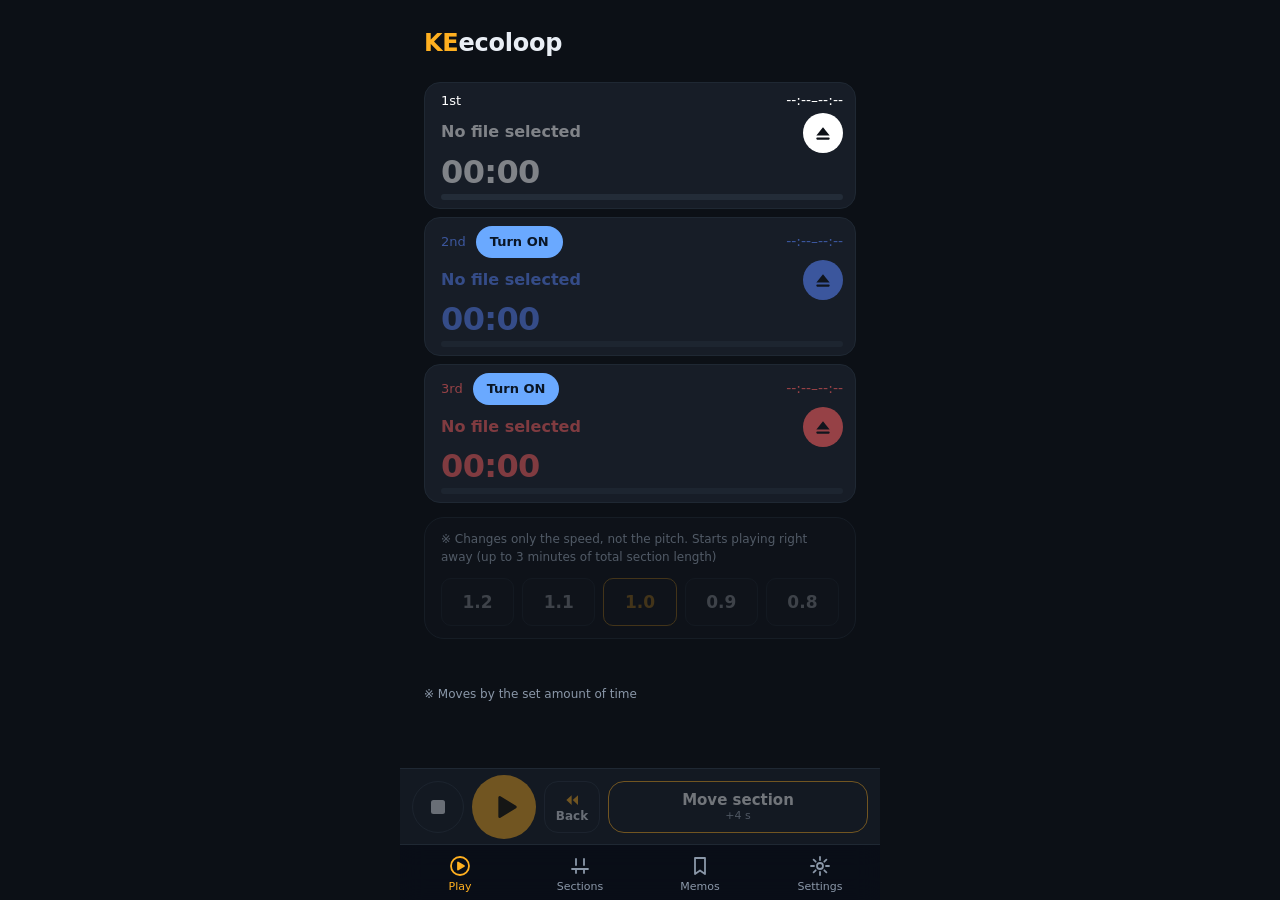
==== commit 94074c4e: "Add files via upload" ====
--- a/index.html
+++ b/index.html
@@ -12,7 +12,7 @@
 <link rel="apple-touch-icon" href="icons/apple-touch-icon.png">
 <link rel="manifest" href="manifest.webmanifest">
 <link rel="stylesheet" href="css/style.css">
-<!-- index.html / KEecoloop 本体 / 仕様書 v3.1.4 4章 -->
+<!-- index.html / KEecoloop 本体 / 仕様書 v3.2.0 4章 -->
 </head>
 <body>
 <main class="app">
@@ -29,27 +29,27 @@
   </header>
   <div id="play-rows" class="play-rows">
     <div id="play-row-a" class="play-row">
-      <div class="play-head"><span class="play-head-l"><span id="play-label-a" class="play-label">1つ目</span></span><span id="play-range-a" class="play-range">--:--〜--:--</span></div>
-      <div class="play-name-row"><div id="play-name-a" class="play-name empty">ファイル未選択</div><button id="play-eject-a" class="icon-btn play-eject" type="button" aria-label="1つ目のファイルを選ぶ"><svg viewBox="0 0 24 24" width="20" height="20" aria-hidden="true"><path d="M12 5 4 15h16z" fill="currentColor"/><rect x="4" y="17.5" width="16" height="2.5" rx="1" fill="currentColor"/></svg></button></div>
+      <div class="play-head"><span class="play-head-l"><span id="play-label-a" class="play-label" data-i18n="slot.1">1つ目</span></span><span id="play-range-a" class="play-range">--:--〜--:--</span></div>
+      <div class="play-name-row"><div id="play-name-a" class="play-name empty" data-i18n="file.none">ファイル未選択</div><button id="play-eject-a" class="icon-btn play-eject" type="button" aria-label="1つ目のファイルを選ぶ" data-i18n-aria="aria.pick.1"><svg viewBox="0 0 24 24" width="20" height="20" aria-hidden="true"><path d="M12 5 4 15h16z" fill="currentColor"/><rect x="4" y="17.5" width="16" height="2.5" rx="1" fill="currentColor"/></svg></button></div>
       <div id="play-pos-a" class="play-pos empty">00:00</div>
       <div class="play-bar"><div id="play-bar-fill-a" class="play-bar-fill"></div><div id="play-bar-marker-a" class="play-bar-marker"></div></div>
     </div>
     <div id="play-row-b" class="play-row">
-      <div class="play-head"><span class="play-head-l"><span id="play-label-b" class="play-label">2つ目</span><button id="play-toggle-b" class="play-toggle" type="button" data-slot="B" aria-pressed="false">再生ONにする</button></span><span id="play-range-b" class="play-range">--:--〜--:--</span></div>
-      <div class="play-name-row"><div id="play-name-b" class="play-name empty">ファイル未選択</div><button id="play-eject-b" class="icon-btn play-eject" type="button" aria-label="2つ目のファイルを選ぶ"><svg viewBox="0 0 24 24" width="20" height="20" aria-hidden="true"><path d="M12 5 4 15h16z" fill="currentColor"/><rect x="4" y="17.5" width="16" height="2.5" rx="1" fill="currentColor"/></svg></button></div>
+      <div class="play-head"><span class="play-head-l"><span id="play-label-b" class="play-label" data-i18n="slot.2">2つ目</span><button id="play-toggle-b" class="play-toggle" type="button" data-slot="B" aria-pressed="false" data-i18n="label.PLAY_OFF">再生ONにする</button></span><span id="play-range-b" class="play-range">--:--〜--:--</span></div>
+      <div class="play-name-row"><div id="play-name-b" class="play-name empty" data-i18n="file.none">ファイル未選択</div><button id="play-eject-b" class="icon-btn play-eject" type="button" aria-label="2つ目のファイルを選ぶ" data-i18n-aria="aria.pick.2"><svg viewBox="0 0 24 24" width="20" height="20" aria-hidden="true"><path d="M12 5 4 15h16z" fill="currentColor"/><rect x="4" y="17.5" width="16" height="2.5" rx="1" fill="currentColor"/></svg></button></div>
       <div id="play-pos-b" class="play-pos empty">00:00</div>
       <div class="play-bar"><div id="play-bar-fill-b" class="play-bar-fill"></div><div id="play-bar-marker-b" class="play-bar-marker"></div></div>
     </div>
     <div id="play-row-c" class="play-row">
-      <div class="play-head"><span class="play-head-l"><span id="play-label-c" class="play-label">3つ目</span><button id="play-toggle-c" class="play-toggle" type="button" data-slot="C" aria-pressed="false">再生ONにする</button></span><span id="play-range-c" class="play-range">--:--〜--:--</span></div>
-      <div class="play-name-row"><div id="play-name-c" class="play-name empty">ファイル未選択</div><button id="play-eject-c" class="icon-btn play-eject" type="button" aria-label="3つ目のファイルを選ぶ"><svg viewBox="0 0 24 24" width="20" height="20" aria-hidden="true"><path d="M12 5 4 15h16z" fill="currentColor"/><rect x="4" y="17.5" width="16" height="2.5" rx="1" fill="currentColor"/></svg></button></div>
+      <div class="play-head"><span class="play-head-l"><span id="play-label-c" class="play-label" data-i18n="slot.3">3つ目</span><button id="play-toggle-c" class="play-toggle" type="button" data-slot="C" aria-pressed="false" data-i18n="label.PLAY_OFF">再生ONにする</button></span><span id="play-range-c" class="play-range">--:--〜--:--</span></div>
+      <div class="play-name-row"><div id="play-name-c" class="play-name empty" data-i18n="file.none">ファイル未選択</div><button id="play-eject-c" class="icon-btn play-eject" type="button" aria-label="3つ目のファイルを選ぶ" data-i18n-aria="aria.pick.3"><svg viewBox="0 0 24 24" width="20" height="20" aria-hidden="true"><path d="M12 5 4 15h16z" fill="currentColor"/><rect x="4" y="17.5" width="16" height="2.5" rx="1" fill="currentColor"/></svg></button></div>
       <div id="play-pos-c" class="play-pos empty">00:00</div>
       <div class="play-bar"><div id="play-bar-fill-c" class="play-bar-fill"></div><div id="play-bar-marker-c" class="play-bar-marker"></div></div>
     </div>
   </div>
   <section class="card card-rate">
     <div id="txt-hint-rate" class="hint"></div>
-    <div class="rate-row" role="group" aria-label="再生速度">
+    <div class="rate-row" role="group" aria-label="再生速度" data-i18n-aria="aria.rate">
       <button id="btn-rate-12" class="rate-btn" type="button" data-rate="1.2">1.2</button>
       <button id="btn-rate-11" class="rate-btn" type="button" data-rate="1.1">1.1</button>
       <button id="btn-rate-10" class="rate-btn" type="button" data-rate="1.0">1.0</button>
@@ -65,16 +65,16 @@
   <section id="screen-edit" class="screen" hidden>
   <div id="pane-a" class="slot-pane slot-a">
   <section class="file">
-    <div id="txt-file-label" class="label-small">1つ目のファイル</div>
-    <div class="file-row"><div id="txt-filename" class="filename">ファイル未選択</div><button id="btn-eject" class="icon-btn" type="button" aria-label="ファイルを選ぶ"> <svg viewBox="0 0 24 24" width="24" height="24" aria-hidden="true"><path d="M12 5 4 15h16z" fill="currentColor"/><rect x="4" y="17.5" width="16" height="2.5" rx="1" fill="currentColor"/></svg> </button></div>
-    <div id="txt-file-hint" class="file-hint">右の ⏏ から、保存した音声を選びます</div>
+    <div id="txt-file-label" class="label-small" data-i18n="file.1">1つ目のファイル</div>
+    <div class="file-row"><div id="txt-filename" class="filename" data-i18n="file.none">ファイル未選択</div><button id="btn-eject" class="icon-btn" type="button" aria-label="ファイルを選ぶ" data-i18n-aria="aria.pick"> <svg viewBox="0 0 24 24" width="24" height="24" aria-hidden="true"><path d="M12 5 4 15h16z" fill="currentColor"/><rect x="4" y="17.5" width="16" height="2.5" rx="1" fill="currentColor"/></svg> </button></div>
+    <div id="txt-file-hint" class="file-hint" data-i18n="empty.1">右の ⏏ から、保存した音声を選びます</div>
   </section>
 
   <section class="position">
-    <div class="label-small">現在位置</div>
+    <div class="label-small" data-i18n="position">現在位置</div>
     <div class="position-row">
       <span id="txt-position" class="position-time empty">00:00</span>
-      <span id="txt-duration" class="position-total">全体 --:--</span>
+      <span id="txt-duration" class="position-total" data-i18n="total.empty">全体 --:--</span>
     </div>
   </section>
 
@@ -89,73 +89,73 @@
 
   <section class="card">
     <div id="row-start" class="time-row">
-      <button id="btn-mark-start" class="mark-btn" type="button" data-slot="A" data-mark="start" aria-label="今の位置を開始にする"><span>ここを</span><span>開始</span></button>
-      <div class="digits">
-        <div class="digit">
-            <button id="btn-start-m10-up" class="digit-btn" type="button" data-target="start" data-unit="600" data-dir="1" aria-label="開始を10分増やす"><svg viewBox="0 0 24 24" width="28" height="28" aria-hidden="true"><path d="M6 15l6-6 6 6" fill="none" stroke="currentColor" stroke-width="2.6" stroke-linecap="round" stroke-linejoin="round"/></svg></button>
+      <button id="btn-mark-start" class="mark-btn" type="button" data-slot="A" data-mark="start" aria-label="今の位置を開始にする" data-i18n-aria="aria.markStart"><span data-i18n="mark.here">ここを</span><span data-i18n="mark.start">開始</span></button>
+      <div class="digits">
+        <div class="digit">
+            <button id="btn-start-m10-up" class="digit-btn" type="button" data-target="start" data-unit="600" data-dir="1" aria-label="開始を10分増やす" data-i18n-aria="aria.start.inc10m"><svg viewBox="0 0 24 24" width="28" height="28" aria-hidden="true"><path d="M6 15l6-6 6 6" fill="none" stroke="currentColor" stroke-width="2.6" stroke-linecap="round" stroke-linejoin="round"/></svg></button>
             <span id="txt-start-m10" class="digit-num">0</span>
-            <button id="btn-start-m10-down" class="digit-btn" type="button" data-target="start" data-unit="600" data-dir="-1" aria-label="開始を10分減らす"><svg viewBox="0 0 24 24" width="28" height="28" aria-hidden="true"><path d="M6 9l6 6 6-6" fill="none" stroke="currentColor" stroke-width="2.6" stroke-linecap="round" stroke-linejoin="round"/></svg></button>
-          </div>
-        <div class="digit">
-            <button id="btn-start-m1-up" class="digit-btn" type="button" data-target="start" data-unit="60" data-dir="1" aria-label="開始を1分増やす"><svg viewBox="0 0 24 24" width="28" height="28" aria-hidden="true"><path d="M6 15l6-6 6 6" fill="none" stroke="currentColor" stroke-width="2.6" stroke-linecap="round" stroke-linejoin="round"/></svg></button>
+            <button id="btn-start-m10-down" class="digit-btn" type="button" data-target="start" data-unit="600" data-dir="-1" aria-label="開始を10分減らす" data-i18n-aria="aria.start.dec10m"><svg viewBox="0 0 24 24" width="28" height="28" aria-hidden="true"><path d="M6 9l6 6 6-6" fill="none" stroke="currentColor" stroke-width="2.6" stroke-linecap="round" stroke-linejoin="round"/></svg></button>
+          </div>
+        <div class="digit">
+            <button id="btn-start-m1-up" class="digit-btn" type="button" data-target="start" data-unit="60" data-dir="1" aria-label="開始を1分増やす" data-i18n-aria="aria.start.inc1m"><svg viewBox="0 0 24 24" width="28" height="28" aria-hidden="true"><path d="M6 15l6-6 6 6" fill="none" stroke="currentColor" stroke-width="2.6" stroke-linecap="round" stroke-linejoin="round"/></svg></button>
             <span id="txt-start-m1" class="digit-num">0</span>
-            <button id="btn-start-m1-down" class="digit-btn" type="button" data-target="start" data-unit="60" data-dir="-1" aria-label="開始を1分減らす"><svg viewBox="0 0 24 24" width="28" height="28" aria-hidden="true"><path d="M6 9l6 6 6-6" fill="none" stroke="currentColor" stroke-width="2.6" stroke-linecap="round" stroke-linejoin="round"/></svg></button>
-          </div>
-        <div class="colon" aria-hidden="true">:</div>
-        <div class="digit">
-            <button id="btn-start-s10-up" class="digit-btn" type="button" data-target="start" data-unit="10" data-dir="1" aria-label="開始を10秒増やす"><svg viewBox="0 0 24 24" width="28" height="28" aria-hidden="true"><path d="M6 15l6-6 6 6" fill="none" stroke="currentColor" stroke-width="2.6" stroke-linecap="round" stroke-linejoin="round"/></svg></button>
+            <button id="btn-start-m1-down" class="digit-btn" type="button" data-target="start" data-unit="60" data-dir="-1" aria-label="開始を1分減らす" data-i18n-aria="aria.start.dec1m"><svg viewBox="0 0 24 24" width="28" height="28" aria-hidden="true"><path d="M6 9l6 6 6-6" fill="none" stroke="currentColor" stroke-width="2.6" stroke-linecap="round" stroke-linejoin="round"/></svg></button>
+          </div>
+        <div class="colon" aria-hidden="true">:</div>
+        <div class="digit">
+            <button id="btn-start-s10-up" class="digit-btn" type="button" data-target="start" data-unit="10" data-dir="1" aria-label="開始を10秒増やす" data-i18n-aria="aria.start.inc10s"><svg viewBox="0 0 24 24" width="28" height="28" aria-hidden="true"><path d="M6 15l6-6 6 6" fill="none" stroke="currentColor" stroke-width="2.6" stroke-linecap="round" stroke-linejoin="round"/></svg></button>
             <span id="txt-start-s10" class="digit-num">0</span>
-            <button id="btn-start-s10-down" class="digit-btn" type="button" data-target="start" data-unit="10" data-dir="-1" aria-label="開始を10秒減らす"><svg viewBox="0 0 24 24" width="28" height="28" aria-hidden="true"><path d="M6 9l6 6 6-6" fill="none" stroke="currentColor" stroke-width="2.6" stroke-linecap="round" stroke-linejoin="round"/></svg></button>
-          </div>
-        <div class="digit">
-            <button id="btn-start-s1-up" class="digit-btn" type="button" data-target="start" data-unit="1" data-dir="1" aria-label="開始を1秒増やす"><svg viewBox="0 0 24 24" width="28" height="28" aria-hidden="true"><path d="M6 15l6-6 6 6" fill="none" stroke="currentColor" stroke-width="2.6" stroke-linecap="round" stroke-linejoin="round"/></svg></button>
+            <button id="btn-start-s10-down" class="digit-btn" type="button" data-target="start" data-unit="10" data-dir="-1" aria-label="開始を10秒減らす" data-i18n-aria="aria.start.dec10s"><svg viewBox="0 0 24 24" width="28" height="28" aria-hidden="true"><path d="M6 9l6 6 6-6" fill="none" stroke="currentColor" stroke-width="2.6" stroke-linecap="round" stroke-linejoin="round"/></svg></button>
+          </div>
+        <div class="digit">
+            <button id="btn-start-s1-up" class="digit-btn" type="button" data-target="start" data-unit="1" data-dir="1" aria-label="開始を1秒増やす" data-i18n-aria="aria.start.inc1s"><svg viewBox="0 0 24 24" width="28" height="28" aria-hidden="true"><path d="M6 15l6-6 6 6" fill="none" stroke="currentColor" stroke-width="2.6" stroke-linecap="round" stroke-linejoin="round"/></svg></button>
             <span id="txt-start-s1" class="digit-num">0</span>
-            <button id="btn-start-s1-down" class="digit-btn" type="button" data-target="start" data-unit="1" data-dir="-1" aria-label="開始を1秒減らす"><svg viewBox="0 0 24 24" width="28" height="28" aria-hidden="true"><path d="M6 9l6 6 6-6" fill="none" stroke="currentColor" stroke-width="2.6" stroke-linecap="round" stroke-linejoin="round"/></svg></button>
-          </div>
-      </div>
-    </div>
-    <div class="time-sep"><button id="btn-all" class="all-btn" type="button" data-slot="A" aria-label="1つ目を全範囲にする"><span>全範囲</span><span>選択</span></button><span class="time-sep-line"></span></div>
+            <button id="btn-start-s1-down" class="digit-btn" type="button" data-target="start" data-unit="1" data-dir="-1" aria-label="開始を1秒減らす" data-i18n-aria="aria.start.dec1s"><svg viewBox="0 0 24 24" width="28" height="28" aria-hidden="true"><path d="M6 9l6 6 6-6" fill="none" stroke="currentColor" stroke-width="2.6" stroke-linecap="round" stroke-linejoin="round"/></svg></button>
+          </div>
+      </div>
+    </div>
+    <div class="time-sep"><button id="btn-all" class="all-btn" type="button" data-slot="A" aria-label="1つ目を全範囲にする" data-i18n-aria="aria.all.1"><span data-i18n="all.1">全範囲</span><span data-i18n="all.2">選択</span></button><span class="time-sep-line"></span></div>
     <div id="row-end" class="time-row">
-      <button id="btn-mark-end" class="mark-btn" type="button" data-slot="A" data-mark="end" aria-label="今の位置を終了にする"><span>ここを</span><span>終了</span></button>
-      <div class="digits">
-        <div class="digit">
-            <button id="btn-end-m10-up" class="digit-btn" type="button" data-target="end" data-unit="600" data-dir="1" aria-label="終了を10分増やす"><svg viewBox="0 0 24 24" width="28" height="28" aria-hidden="true"><path d="M6 15l6-6 6 6" fill="none" stroke="currentColor" stroke-width="2.6" stroke-linecap="round" stroke-linejoin="round"/></svg></button>
+      <button id="btn-mark-end" class="mark-btn" type="button" data-slot="A" data-mark="end" aria-label="今の位置を終了にする" data-i18n-aria="aria.markEnd"><span data-i18n="mark.here">ここを</span><span data-i18n="mark.end">終了</span></button>
+      <div class="digits">
+        <div class="digit">
+            <button id="btn-end-m10-up" class="digit-btn" type="button" data-target="end" data-unit="600" data-dir="1" aria-label="終了を10分増やす" data-i18n-aria="aria.end.inc10m"><svg viewBox="0 0 24 24" width="28" height="28" aria-hidden="true"><path d="M6 15l6-6 6 6" fill="none" stroke="currentColor" stroke-width="2.6" stroke-linecap="round" stroke-linejoin="round"/></svg></button>
             <span id="txt-end-m10" class="digit-num">0</span>
-            <button id="btn-end-m10-down" class="digit-btn" type="button" data-target="end" data-unit="600" data-dir="-1" aria-label="終了を10分減らす"><svg viewBox="0 0 24 24" width="28" height="28" aria-hidden="true"><path d="M6 9l6 6 6-6" fill="none" stroke="currentColor" stroke-width="2.6" stroke-linecap="round" stroke-linejoin="round"/></svg></button>
-          </div>
-        <div class="digit">
-            <button id="btn-end-m1-up" class="digit-btn" type="button" data-target="end" data-unit="60" data-dir="1" aria-label="終了を1分増やす"><svg viewBox="0 0 24 24" width="28" height="28" aria-hidden="true"><path d="M6 15l6-6 6 6" fill="none" stroke="currentColor" stroke-width="2.6" stroke-linecap="round" stroke-linejoin="round"/></svg></button>
+            <button id="btn-end-m10-down" class="digit-btn" type="button" data-target="end" data-unit="600" data-dir="-1" aria-label="終了を10分減らす" data-i18n-aria="aria.end.dec10m"><svg viewBox="0 0 24 24" width="28" height="28" aria-hidden="true"><path d="M6 9l6 6 6-6" fill="none" stroke="currentColor" stroke-width="2.6" stroke-linecap="round" stroke-linejoin="round"/></svg></button>
+          </div>
+        <div class="digit">
+            <button id="btn-end-m1-up" class="digit-btn" type="button" data-target="end" data-unit="60" data-dir="1" aria-label="終了を1分増やす" data-i18n-aria="aria.end.inc1m"><svg viewBox="0 0 24 24" width="28" height="28" aria-hidden="true"><path d="M6 15l6-6 6 6" fill="none" stroke="currentColor" stroke-width="2.6" stroke-linecap="round" stroke-linejoin="round"/></svg></button>
             <span id="txt-end-m1" class="digit-num">0</span>
-            <button id="btn-end-m1-down" class="digit-btn" type="button" data-target="end" data-unit="60" data-dir="-1" aria-label="終了を1分減らす"><svg viewBox="0 0 24 24" width="28" height="28" aria-hidden="true"><path d="M6 9l6 6 6-6" fill="none" stroke="currentColor" stroke-width="2.6" stroke-linecap="round" stroke-linejoin="round"/></svg></button>
-          </div>
-        <div class="colon" aria-hidden="true">:</div>
-        <div class="digit">
-            <button id="btn-end-s10-up" class="digit-btn" type="button" data-target="end" data-unit="10" data-dir="1" aria-label="終了を10秒増やす"><svg viewBox="0 0 24 24" width="28" height="28" aria-hidden="true"><path d="M6 15l6-6 6 6" fill="none" stroke="currentColor" stroke-width="2.6" stroke-linecap="round" stroke-linejoin="round"/></svg></button>
+            <button id="btn-end-m1-down" class="digit-btn" type="button" data-target="end" data-unit="60" data-dir="-1" aria-label="終了を1分減らす" data-i18n-aria="aria.end.dec1m"><svg viewBox="0 0 24 24" width="28" height="28" aria-hidden="true"><path d="M6 9l6 6 6-6" fill="none" stroke="currentColor" stroke-width="2.6" stroke-linecap="round" stroke-linejoin="round"/></svg></button>
+          </div>
+        <div class="colon" aria-hidden="true">:</div>
+        <div class="digit">
+            <button id="btn-end-s10-up" class="digit-btn" type="button" data-target="end" data-unit="10" data-dir="1" aria-label="終了を10秒増やす" data-i18n-aria="aria.end.inc10s"><svg viewBox="0 0 24 24" width="28" height="28" aria-hidden="true"><path d="M6 15l6-6 6 6" fill="none" stroke="currentColor" stroke-width="2.6" stroke-linecap="round" stroke-linejoin="round"/></svg></button>
             <span id="txt-end-s10" class="digit-num">0</span>
-            <button id="btn-end-s10-down" class="digit-btn" type="button" data-target="end" data-unit="10" data-dir="-1" aria-label="終了を10秒減らす"><svg viewBox="0 0 24 24" width="28" height="28" aria-hidden="true"><path d="M6 9l6 6 6-6" fill="none" stroke="currentColor" stroke-width="2.6" stroke-linecap="round" stroke-linejoin="round"/></svg></button>
-          </div>
-        <div class="digit">
-            <button id="btn-end-s1-up" class="digit-btn" type="button" data-target="end" data-unit="1" data-dir="1" aria-label="終了を1秒増やす"><svg viewBox="0 0 24 24" width="28" height="28" aria-hidden="true"><path d="M6 15l6-6 6 6" fill="none" stroke="currentColor" stroke-width="2.6" stroke-linecap="round" stroke-linejoin="round"/></svg></button>
+            <button id="btn-end-s10-down" class="digit-btn" type="button" data-target="end" data-unit="10" data-dir="-1" aria-label="終了を10秒減らす" data-i18n-aria="aria.end.dec10s"><svg viewBox="0 0 24 24" width="28" height="28" aria-hidden="true"><path d="M6 9l6 6 6-6" fill="none" stroke="currentColor" stroke-width="2.6" stroke-linecap="round" stroke-linejoin="round"/></svg></button>
+          </div>
+        <div class="digit">
+            <button id="btn-end-s1-up" class="digit-btn" type="button" data-target="end" data-unit="1" data-dir="1" aria-label="終了を1秒増やす" data-i18n-aria="aria.end.inc1s"><svg viewBox="0 0 24 24" width="28" height="28" aria-hidden="true"><path d="M6 15l6-6 6 6" fill="none" stroke="currentColor" stroke-width="2.6" stroke-linecap="round" stroke-linejoin="round"/></svg></button>
             <span id="txt-end-s1" class="digit-num">0</span>
-            <button id="btn-end-s1-down" class="digit-btn" type="button" data-target="end" data-unit="1" data-dir="-1" aria-label="終了を1秒減らす"><svg viewBox="0 0 24 24" width="28" height="28" aria-hidden="true"><path d="M6 9l6 6 6-6" fill="none" stroke="currentColor" stroke-width="2.6" stroke-linecap="round" stroke-linejoin="round"/></svg></button>
-          </div>
-      </div>
-    </div>
-  </section>
-  <button id="btn-memo-save" class="memo-save-btn" type="button" data-slot="A" aria-label="今の開始・終了を区間メモに保存">現在の区間をメモ</button>
+            <button id="btn-end-s1-down" class="digit-btn" type="button" data-target="end" data-unit="1" data-dir="-1" aria-label="終了を1秒減らす" data-i18n-aria="aria.end.dec1s"><svg viewBox="0 0 24 24" width="28" height="28" aria-hidden="true"><path d="M6 9l6 6 6-6" fill="none" stroke="currentColor" stroke-width="2.6" stroke-linecap="round" stroke-linejoin="round"/></svg></button>
+          </div>
+      </div>
+    </div>
+  </section>
+  <button id="btn-memo-save" class="memo-save-btn" type="button" data-slot="A" aria-label="今の開始・終了を区間メモに保存" data-i18n-aria="aria.memoSave" data-i18n="label.MEMO_SAVE">現在の区間をメモ</button>
   </div>
   <div id="pane-b" class="slot-pane slot-b">
   <section class="file">
-    <div id="b-txt-file-label" class="label-small">2つ目のファイル</div>
-    <div class="file-row"><div id="b-txt-filename" class="filename">ファイル未選択</div><button id="b-btn-eject" class="icon-btn" type="button" aria-label="2つ目のファイルを選ぶ"><svg viewBox="0 0 24 24" width="24" height="24" aria-hidden="true"><path d="M12 5 4 15h16z" fill="currentColor"/><rect x="4" y="17.5" width="16" height="2.5" rx="1" fill="currentColor"/></svg></button></div>
-    <div id="b-txt-file-hint" class="file-hint">右の ⏏ から、2つ目の音声を選びます</div>
+    <div id="b-txt-file-label" class="label-small" data-i18n="file.2">2つ目のファイル</div>
+    <div class="file-row"><div id="b-txt-filename" class="filename" data-i18n="file.none">ファイル未選択</div><button id="b-btn-eject" class="icon-btn" type="button" aria-label="2つ目のファイルを選ぶ" data-i18n-aria="aria.pick.2"><svg viewBox="0 0 24 24" width="24" height="24" aria-hidden="true"><path d="M12 5 4 15h16z" fill="currentColor"/><rect x="4" y="17.5" width="16" height="2.5" rx="1" fill="currentColor"/></svg></button></div>
+    <div id="b-txt-file-hint" class="file-hint" data-i18n="empty.2">右の ⏏ から、2つ目の音声を選びます</div>
   </section>
 
   <section class="position">
-    <div class="label-small">現在位置</div>
+    <div class="label-small" data-i18n="position">現在位置</div>
     <div class="position-row">
       <span id="b-txt-position" class="position-time empty">00:00</span>
-      <span id="b-txt-duration" class="position-total">全体 --:--</span>
+      <span id="b-txt-duration" class="position-total" data-i18n="total.empty">全体 --:--</span>
     </div>
   </section>
 
@@ -170,73 +170,73 @@
 
   <section class="card">
     <div id="b-row-start" class="time-row">
-      <button id="b-btn-mark-start" class="mark-btn" type="button" data-slot="B" data-mark="start" aria-label="今の位置を開始にする"><span>ここを</span><span>開始</span></button>
-      <div class="digits">
-        <div class="digit">
-            <button id="b-btn-start-m10-up" class="digit-btn" type="button" data-target="bstart" data-unit="600" data-dir="1" aria-label="開始を10分増やす"><svg viewBox="0 0 24 24" width="28" height="28" aria-hidden="true"><path d="M6 15l6-6 6 6" fill="none" stroke="currentColor" stroke-width="2.6" stroke-linecap="round" stroke-linejoin="round"/></svg></button>
+      <button id="b-btn-mark-start" class="mark-btn" type="button" data-slot="B" data-mark="start" aria-label="今の位置を開始にする" data-i18n-aria="aria.markStart"><span data-i18n="mark.here">ここを</span><span data-i18n="mark.start">開始</span></button>
+      <div class="digits">
+        <div class="digit">
+            <button id="b-btn-start-m10-up" class="digit-btn" type="button" data-target="bstart" data-unit="600" data-dir="1" aria-label="開始を10分増やす" data-i18n-aria="aria.start.inc10m"><svg viewBox="0 0 24 24" width="28" height="28" aria-hidden="true"><path d="M6 15l6-6 6 6" fill="none" stroke="currentColor" stroke-width="2.6" stroke-linecap="round" stroke-linejoin="round"/></svg></button>
             <span id="b-txt-start-m10" class="digit-num">0</span>
-            <button id="b-btn-start-m10-down" class="digit-btn" type="button" data-target="bstart" data-unit="600" data-dir="-1" aria-label="開始を10分減らす"><svg viewBox="0 0 24 24" width="28" height="28" aria-hidden="true"><path d="M6 9l6 6 6-6" fill="none" stroke="currentColor" stroke-width="2.6" stroke-linecap="round" stroke-linejoin="round"/></svg></button>
-          </div>
-        <div class="digit">
-            <button id="b-btn-start-m1-up" class="digit-btn" type="button" data-target="bstart" data-unit="60" data-dir="1" aria-label="開始を1分増やす"><svg viewBox="0 0 24 24" width="28" height="28" aria-hidden="true"><path d="M6 15l6-6 6 6" fill="none" stroke="currentColor" stroke-width="2.6" stroke-linecap="round" stroke-linejoin="round"/></svg></button>
+            <button id="b-btn-start-m10-down" class="digit-btn" type="button" data-target="bstart" data-unit="600" data-dir="-1" aria-label="開始を10分減らす" data-i18n-aria="aria.start.dec10m"><svg viewBox="0 0 24 24" width="28" height="28" aria-hidden="true"><path d="M6 9l6 6 6-6" fill="none" stroke="currentColor" stroke-width="2.6" stroke-linecap="round" stroke-linejoin="round"/></svg></button>
+          </div>
+        <div class="digit">
+            <button id="b-btn-start-m1-up" class="digit-btn" type="button" data-target="bstart" data-unit="60" data-dir="1" aria-label="開始を1分増やす" data-i18n-aria="aria.start.inc1m"><svg viewBox="0 0 24 24" width="28" height="28" aria-hidden="true"><path d="M6 15l6-6 6 6" fill="none" stroke="currentColor" stroke-width="2.6" stroke-linecap="round" stroke-linejoin="round"/></svg></button>
             <span id="b-txt-start-m1" class="digit-num">0</span>
-            <button id="b-btn-start-m1-down" class="digit-btn" type="button" data-target="bstart" data-unit="60" data-dir="-1" aria-label="開始を1分減らす"><svg viewBox="0 0 24 24" width="28" height="28" aria-hidden="true"><path d="M6 9l6 6 6-6" fill="none" stroke="currentColor" stroke-width="2.6" stroke-linecap="round" stroke-linejoin="round"/></svg></button>
-          </div>
-        <div class="colon" aria-hidden="true">:</div>
-        <div class="digit">
-            <button id="b-btn-start-s10-up" class="digit-btn" type="button" data-target="bstart" data-unit="10" data-dir="1" aria-label="開始を10秒増やす"><svg viewBox="0 0 24 24" width="28" height="28" aria-hidden="true"><path d="M6 15l6-6 6 6" fill="none" stroke="currentColor" stroke-width="2.6" stroke-linecap="round" stroke-linejoin="round"/></svg></button>
+            <button id="b-btn-start-m1-down" class="digit-btn" type="button" data-target="bstart" data-unit="60" data-dir="-1" aria-label="開始を1分減らす" data-i18n-aria="aria.start.dec1m"><svg viewBox="0 0 24 24" width="28" height="28" aria-hidden="true"><path d="M6 9l6 6 6-6" fill="none" stroke="currentColor" stroke-width="2.6" stroke-linecap="round" stroke-linejoin="round"/></svg></button>
+          </div>
+        <div class="colon" aria-hidden="true">:</div>
+        <div class="digit">
+            <button id="b-btn-start-s10-up" class="digit-btn" type="button" data-target="bstart" data-unit="10" data-dir="1" aria-label="開始を10秒増やす" data-i18n-aria="aria.start.inc10s"><svg viewBox="0 0 24 24" width="28" height="28" aria-hidden="true"><path d="M6 15l6-6 6 6" fill="none" stroke="currentColor" stroke-width="2.6" stroke-linecap="round" stroke-linejoin="round"/></svg></button>
             <span id="b-txt-start-s10" class="digit-num">0</span>
-            <button id="b-btn-start-s10-down" class="digit-btn" type="button" data-target="bstart" data-unit="10" data-dir="-1" aria-label="開始を10秒減らす"><svg viewBox="0 0 24 24" width="28" height="28" aria-hidden="true"><path d="M6 9l6 6 6-6" fill="none" stroke="currentColor" stroke-width="2.6" stroke-linecap="round" stroke-linejoin="round"/></svg></button>
-          </div>
-        <div class="digit">
-            <button id="b-btn-start-s1-up" class="digit-btn" type="button" data-target="bstart" data-unit="1" data-dir="1" aria-label="開始を1秒増やす"><svg viewBox="0 0 24 24" width="28" height="28" aria-hidden="true"><path d="M6 15l6-6 6 6" fill="none" stroke="currentColor" stroke-width="2.6" stroke-linecap="round" stroke-linejoin="round"/></svg></button>
+            <button id="b-btn-start-s10-down" class="digit-btn" type="button" data-target="bstart" data-unit="10" data-dir="-1" aria-label="開始を10秒減らす" data-i18n-aria="aria.start.dec10s"><svg viewBox="0 0 24 24" width="28" height="28" aria-hidden="true"><path d="M6 9l6 6 6-6" fill="none" stroke="currentColor" stroke-width="2.6" stroke-linecap="round" stroke-linejoin="round"/></svg></button>
+          </div>
+        <div class="digit">
+            <button id="b-btn-start-s1-up" class="digit-btn" type="button" data-target="bstart" data-unit="1" data-dir="1" aria-label="開始を1秒増やす" data-i18n-aria="aria.start.inc1s"><svg viewBox="0 0 24 24" width="28" height="28" aria-hidden="true"><path d="M6 15l6-6 6 6" fill="none" stroke="currentColor" stroke-width="2.6" stroke-linecap="round" stroke-linejoin="round"/></svg></button>
             <span id="b-txt-start-s1" class="digit-num">0</span>
-            <button id="b-btn-start-s1-down" class="digit-btn" type="button" data-target="bstart" data-unit="1" data-dir="-1" aria-label="開始を1秒減らす"><svg viewBox="0 0 24 24" width="28" height="28" aria-hidden="true"><path d="M6 9l6 6 6-6" fill="none" stroke="currentColor" stroke-width="2.6" stroke-linecap="round" stroke-linejoin="round"/></svg></button>
-          </div>
-      </div>
-    </div>
-    <div class="time-sep"><button id="b-btn-all" class="all-btn" type="button" data-slot="B" aria-label="2つ目を全範囲にする"><span>全範囲</span><span>選択</span></button><span class="time-sep-line"></span></div>
+            <button id="b-btn-start-s1-down" class="digit-btn" type="button" data-target="bstart" data-unit="1" data-dir="-1" aria-label="開始を1秒減らす" data-i18n-aria="aria.start.dec1s"><svg viewBox="0 0 24 24" width="28" height="28" aria-hidden="true"><path d="M6 9l6 6 6-6" fill="none" stroke="currentColor" stroke-width="2.6" stroke-linecap="round" stroke-linejoin="round"/></svg></button>
+          </div>
+      </div>
+    </div>
+    <div class="time-sep"><button id="b-btn-all" class="all-btn" type="button" data-slot="B" aria-label="2つ目を全範囲にする" data-i18n-aria="aria.all.2"><span data-i18n="all.1">全範囲</span><span data-i18n="all.2">選択</span></button><span class="time-sep-line"></span></div>
     <div id="b-row-end" class="time-row">
-      <button id="b-btn-mark-end" class="mark-btn" type="button" data-slot="B" data-mark="end" aria-label="今の位置を終了にする"><span>ここを</span><span>終了</span></button>
-      <div class="digits">
-        <div class="digit">
-            <button id="b-btn-end-m10-up" class="digit-btn" type="button" data-target="bend" data-unit="600" data-dir="1" aria-label="終了を10分増やす"><svg viewBox="0 0 24 24" width="28" height="28" aria-hidden="true"><path d="M6 15l6-6 6 6" fill="none" stroke="currentColor" stroke-width="2.6" stroke-linecap="round" stroke-linejoin="round"/></svg></button>
+      <button id="b-btn-mark-end" class="mark-btn" type="button" data-slot="B" data-mark="end" aria-label="今の位置を終了にする" data-i18n-aria="aria.markEnd"><span data-i18n="mark.here">ここを</span><span data-i18n="mark.end">終了</span></button>
+      <div class="digits">
+        <div class="digit">
+            <button id="b-btn-end-m10-up" class="digit-btn" type="button" data-target="bend" data-unit="600" data-dir="1" aria-label="終了を10分増やす" data-i18n-aria="aria.end.inc10m"><svg viewBox="0 0 24 24" width="28" height="28" aria-hidden="true"><path d="M6 15l6-6 6 6" fill="none" stroke="currentColor" stroke-width="2.6" stroke-linecap="round" stroke-linejoin="round"/></svg></button>
             <span id="b-txt-end-m10" class="digit-num">0</span>
-            <button id="b-btn-end-m10-down" class="digit-btn" type="button" data-target="bend" data-unit="600" data-dir="-1" aria-label="終了を10分減らす"><svg viewBox="0 0 24 24" width="28" height="28" aria-hidden="true"><path d="M6 9l6 6 6-6" fill="none" stroke="currentColor" stroke-width="2.6" stroke-linecap="round" stroke-linejoin="round"/></svg></button>
-          </div>
-        <div class="digit">
-            <button id="b-btn-end-m1-up" class="digit-btn" type="button" data-target="bend" data-unit="60" data-dir="1" aria-label="終了を1分増やす"><svg viewBox="0 0 24 24" width="28" height="28" aria-hidden="true"><path d="M6 15l6-6 6 6" fill="none" stroke="currentColor" stroke-width="2.6" stroke-linecap="round" stroke-linejoin="round"/></svg></button>
+            <button id="b-btn-end-m10-down" class="digit-btn" type="button" data-target="bend" data-unit="600" data-dir="-1" aria-label="終了を10分減らす" data-i18n-aria="aria.end.dec10m"><svg viewBox="0 0 24 24" width="28" height="28" aria-hidden="true"><path d="M6 9l6 6 6-6" fill="none" stroke="currentColor" stroke-width="2.6" stroke-linecap="round" stroke-linejoin="round"/></svg></button>
+          </div>
+        <div class="digit">
+            <button id="b-btn-end-m1-up" class="digit-btn" type="button" data-target="bend" data-unit="60" data-dir="1" aria-label="終了を1分増やす" data-i18n-aria="aria.end.inc1m"><svg viewBox="0 0 24 24" width="28" height="28" aria-hidden="true"><path d="M6 15l6-6 6 6" fill="none" stroke="currentColor" stroke-width="2.6" stroke-linecap="round" stroke-linejoin="round"/></svg></button>
             <span id="b-txt-end-m1" class="digit-num">0</span>
-            <button id="b-btn-end-m1-down" class="digit-btn" type="button" data-target="bend" data-unit="60" data-dir="-1" aria-label="終了を1分減らす"><svg viewBox="0 0 24 24" width="28" height="28" aria-hidden="true"><path d="M6 9l6 6 6-6" fill="none" stroke="currentColor" stroke-width="2.6" stroke-linecap="round" stroke-linejoin="round"/></svg></button>
-          </div>
-        <div class="colon" aria-hidden="true">:</div>
-        <div class="digit">
-            <button id="b-btn-end-s10-up" class="digit-btn" type="button" data-target="bend" data-unit="10" data-dir="1" aria-label="終了を10秒増やす"><svg viewBox="0 0 24 24" width="28" height="28" aria-hidden="true"><path d="M6 15l6-6 6 6" fill="none" stroke="currentColor" stroke-width="2.6" stroke-linecap="round" stroke-linejoin="round"/></svg></button>
+            <button id="b-btn-end-m1-down" class="digit-btn" type="button" data-target="bend" data-unit="60" data-dir="-1" aria-label="終了を1分減らす" data-i18n-aria="aria.end.dec1m"><svg viewBox="0 0 24 24" width="28" height="28" aria-hidden="true"><path d="M6 9l6 6 6-6" fill="none" stroke="currentColor" stroke-width="2.6" stroke-linecap="round" stroke-linejoin="round"/></svg></button>
+          </div>
+        <div class="colon" aria-hidden="true">:</div>
+        <div class="digit">
+            <button id="b-btn-end-s10-up" class="digit-btn" type="button" data-target="bend" data-unit="10" data-dir="1" aria-label="終了を10秒増やす" data-i18n-aria="aria.end.inc10s"><svg viewBox="0 0 24 24" width="28" height="28" aria-hidden="true"><path d="M6 15l6-6 6 6" fill="none" stroke="currentColor" stroke-width="2.6" stroke-linecap="round" stroke-linejoin="round"/></svg></button>
             <span id="b-txt-end-s10" class="digit-num">0</span>
-            <button id="b-btn-end-s10-down" class="digit-btn" type="button" data-target="bend" data-unit="10" data-dir="-1" aria-label="終了を10秒減らす"><svg viewBox="0 0 24 24" width="28" height="28" aria-hidden="true"><path d="M6 9l6 6 6-6" fill="none" stroke="currentColor" stroke-width="2.6" stroke-linecap="round" stroke-linejoin="round"/></svg></button>
-          </div>
-        <div class="digit">
-            <button id="b-btn-end-s1-up" class="digit-btn" type="button" data-target="bend" data-unit="1" data-dir="1" aria-label="終了を1秒増やす"><svg viewBox="0 0 24 24" width="28" height="28" aria-hidden="true"><path d="M6 15l6-6 6 6" fill="none" stroke="currentColor" stroke-width="2.6" stroke-linecap="round" stroke-linejoin="round"/></svg></button>
+            <button id="b-btn-end-s10-down" class="digit-btn" type="button" data-target="bend" data-unit="10" data-dir="-1" aria-label="終了を10秒減らす" data-i18n-aria="aria.end.dec10s"><svg viewBox="0 0 24 24" width="28" height="28" aria-hidden="true"><path d="M6 9l6 6 6-6" fill="none" stroke="currentColor" stroke-width="2.6" stroke-linecap="round" stroke-linejoin="round"/></svg></button>
+          </div>
+        <div class="digit">
+            <button id="b-btn-end-s1-up" class="digit-btn" type="button" data-target="bend" data-unit="1" data-dir="1" aria-label="終了を1秒増やす" data-i18n-aria="aria.end.inc1s"><svg viewBox="0 0 24 24" width="28" height="28" aria-hidden="true"><path d="M6 15l6-6 6 6" fill="none" stroke="currentColor" stroke-width="2.6" stroke-linecap="round" stroke-linejoin="round"/></svg></button>
             <span id="b-txt-end-s1" class="digit-num">0</span>
-            <button id="b-btn-end-s1-down" class="digit-btn" type="button" data-target="bend" data-unit="1" data-dir="-1" aria-label="終了を1秒減らす"><svg viewBox="0 0 24 24" width="28" height="28" aria-hidden="true"><path d="M6 9l6 6 6-6" fill="none" stroke="currentColor" stroke-width="2.6" stroke-linecap="round" stroke-linejoin="round"/></svg></button>
-          </div>
-      </div>
-    </div>
-  </section>
-  <button id="b-btn-memo-save" class="memo-save-btn" type="button" data-slot="B" aria-label="今の開始・終了を区間メモに保存">現在の区間をメモ</button>
+            <button id="b-btn-end-s1-down" class="digit-btn" type="button" data-target="bend" data-unit="1" data-dir="-1" aria-label="終了を1秒減らす" data-i18n-aria="aria.end.dec1s"><svg viewBox="0 0 24 24" width="28" height="28" aria-hidden="true"><path d="M6 9l6 6 6-6" fill="none" stroke="currentColor" stroke-width="2.6" stroke-linecap="round" stroke-linejoin="round"/></svg></button>
+          </div>
+      </div>
+    </div>
+  </section>
+  <button id="b-btn-memo-save" class="memo-save-btn" type="button" data-slot="B" aria-label="今の開始・終了を区間メモに保存" data-i18n-aria="aria.memoSave" data-i18n="label.MEMO_SAVE">現在の区間をメモ</button>
   </div>
   <div id="pane-c" class="slot-pane slot-c">
   <section class="file">
-    <div id="c-txt-file-label" class="label-small">3つ目のファイル</div>
-    <div class="file-row"><div id="c-txt-filename" class="filename">ファイル未選択</div><button id="c-btn-eject" class="icon-btn" type="button" aria-label="3つ目のファイルを選ぶ"><svg viewBox="0 0 24 24" width="24" height="24" aria-hidden="true"><path d="M12 5 4 15h16z" fill="currentColor"/><rect x="4" y="17.5" width="16" height="2.5" rx="1" fill="currentColor"/></svg></button></div>
-    <div id="c-txt-file-hint" class="file-hint">右の ⏏ から、3つ目の音声を選びます</div>
+    <div id="c-txt-file-label" class="label-small" data-i18n="file.3">3つ目のファイル</div>
+    <div class="file-row"><div id="c-txt-filename" class="filename" data-i18n="file.none">ファイル未選択</div><button id="c-btn-eject" class="icon-btn" type="button" aria-label="3つ目のファイルを選ぶ" data-i18n-aria="aria.pick.3"><svg viewBox="0 0 24 24" width="24" height="24" aria-hidden="true"><path d="M12 5 4 15h16z" fill="currentColor"/><rect x="4" y="17.5" width="16" height="2.5" rx="1" fill="currentColor"/></svg></button></div>
+    <div id="c-txt-file-hint" class="file-hint" data-i18n="empty.3">右の ⏏ から、3つ目の音声を選びます</div>
   </section>
 
   <section class="position">
-    <div class="label-small">現在位置</div>
+    <div class="label-small" data-i18n="position">現在位置</div>
     <div class="position-row">
       <span id="c-txt-position" class="position-time empty">00:00</span>
-      <span id="c-txt-duration" class="position-total">全体 --:--</span>
+      <span id="c-txt-duration" class="position-total" data-i18n="total.empty">全体 --:--</span>
     </div>
   </section>
 
@@ -251,104 +251,104 @@
 
   <section class="card">
     <div id="c-row-start" class="time-row">
-      <button id="c-btn-mark-start" class="mark-btn" type="button" data-slot="C" data-mark="start" aria-label="今の位置を開始にする"><span>ここを</span><span>開始</span></button>
-      <div class="digits">
-        <div class="digit">
-            <button id="c-btn-start-m10-up" class="digit-btn" type="button" data-target="cstart" data-unit="600" data-dir="1" aria-label="開始を10分増やす"><svg viewBox="0 0 24 24" width="28" height="28" aria-hidden="true"><path d="M6 15l6-6 6 6" fill="none" stroke="currentColor" stroke-width="2.6" stroke-linecap="round" stroke-linejoin="round"/></svg></button>
+      <button id="c-btn-mark-start" class="mark-btn" type="button" data-slot="C" data-mark="start" aria-label="今の位置を開始にする" data-i18n-aria="aria.markStart"><span data-i18n="mark.here">ここを</span><span data-i18n="mark.start">開始</span></button>
+      <div class="digits">
+        <div class="digit">
+            <button id="c-btn-start-m10-up" class="digit-btn" type="button" data-target="cstart" data-unit="600" data-dir="1" aria-label="開始を10分増やす" data-i18n-aria="aria.start.inc10m"><svg viewBox="0 0 24 24" width="28" height="28" aria-hidden="true"><path d="M6 15l6-6 6 6" fill="none" stroke="currentColor" stroke-width="2.6" stroke-linecap="round" stroke-linejoin="round"/></svg></button>
             <span id="c-txt-start-m10" class="digit-num">0</span>
-            <button id="c-btn-start-m10-down" class="digit-btn" type="button" data-target="cstart" data-unit="600" data-dir="-1" aria-label="開始を10分減らす"><svg viewBox="0 0 24 24" width="28" height="28" aria-hidden="true"><path d="M6 9l6 6 6-6" fill="none" stroke="currentColor" stroke-width="2.6" stroke-linecap="round" stroke-linejoin="round"/></svg></button>
-          </div>
-        <div class="digit">
-            <button id="c-btn-start-m1-up" class="digit-btn" type="button" data-target="cstart" data-unit="60" data-dir="1" aria-label="開始を1分増やす"><svg viewBox="0 0 24 24" width="28" height="28" aria-hidden="true"><path d="M6 15l6-6 6 6" fill="none" stroke="currentColor" stroke-width="2.6" stroke-linecap="round" stroke-linejoin="round"/></svg></button>
+            <button id="c-btn-start-m10-down" class="digit-btn" type="button" data-target="cstart" data-unit="600" data-dir="-1" aria-label="開始を10分減らす" data-i18n-aria="aria.start.dec10m"><svg viewBox="0 0 24 24" width="28" height="28" aria-hidden="true"><path d="M6 9l6 6 6-6" fill="none" stroke="currentColor" stroke-width="2.6" stroke-linecap="round" stroke-linejoin="round"/></svg></button>
+          </div>
+        <div class="digit">
+            <button id="c-btn-start-m1-up" class="digit-btn" type="button" data-target="cstart" data-unit="60" data-dir="1" aria-label="開始を1分増やす" data-i18n-aria="aria.start.inc1m"><svg viewBox="0 0 24 24" width="28" height="28" aria-hidden="true"><path d="M6 15l6-6 6 6" fill="none" stroke="currentColor" stroke-width="2.6" stroke-linecap="round" stroke-linejoin="round"/></svg></button>
             <span id="c-txt-start-m1" class="digit-num">0</span>
-            <button id="c-btn-start-m1-down" class="digit-btn" type="button" data-target="cstart" data-unit="60" data-dir="-1" aria-label="開始を1分減らす"><svg viewBox="0 0 24 24" width="28" height="28" aria-hidden="true"><path d="M6 9l6 6 6-6" fill="none" stroke="currentColor" stroke-width="2.6" stroke-linecap="round" stroke-linejoin="round"/></svg></button>
-          </div>
-        <div class="colon" aria-hidden="true">:</div>
-        <div class="digit">
-            <button id="c-btn-start-s10-up" class="digit-btn" type="button" data-target="cstart" data-unit="10" data-dir="1" aria-label="開始を10秒増やす"><svg viewBox="0 0 24 24" width="28" height="28" aria-hidden="true"><path d="M6 15l6-6 6 6" fill="none" stroke="currentColor" stroke-width="2.6" stroke-linecap="round" stroke-linejoin="round"/></svg></button>
+            <button id="c-btn-start-m1-down" class="digit-btn" type="button" data-target="cstart" data-unit="60" data-dir="-1" aria-label="開始を1分減らす" data-i18n-aria="aria.start.dec1m"><svg viewBox="0 0 24 24" width="28" height="28" aria-hidden="true"><path d="M6 9l6 6 6-6" fill="none" stroke="currentColor" stroke-width="2.6" stroke-linecap="round" stroke-linejoin="round"/></svg></button>
+          </div>
+        <div class="colon" aria-hidden="true">:</div>
+        <div class="digit">
+            <button id="c-btn-start-s10-up" class="digit-btn" type="button" data-target="cstart" data-unit="10" data-dir="1" aria-label="開始を10秒増やす" data-i18n-aria="aria.start.inc10s"><svg viewBox="0 0 24 24" width="28" height="28" aria-hidden="true"><path d="M6 15l6-6 6 6" fill="none" stroke="currentColor" stroke-width="2.6" stroke-linecap="round" stroke-linejoin="round"/></svg></button>
             <span id="c-txt-start-s10" class="digit-num">0</span>
-            <button id="c-btn-start-s10-down" class="digit-btn" type="button" data-target="cstart" data-unit="10" data-dir="-1" aria-label="開始を10秒減らす"><svg viewBox="0 0 24 24" width="28" height="28" aria-hidden="true"><path d="M6 9l6 6 6-6" fill="none" stroke="currentColor" stroke-width="2.6" stroke-linecap="round" stroke-linejoin="round"/></svg></button>
-          </div>
-        <div class="digit">
-            <button id="c-btn-start-s1-up" class="digit-btn" type="button" data-target="cstart" data-unit="1" data-dir="1" aria-label="開始を1秒増やす"><svg viewBox="0 0 24 24" width="28" height="28" aria-hidden="true"><path d="M6 15l6-6 6 6" fill="none" stroke="currentColor" stroke-width="2.6" stroke-linecap="round" stroke-linejoin="round"/></svg></button>
+            <button id="c-btn-start-s10-down" class="digit-btn" type="button" data-target="cstart" data-unit="10" data-dir="-1" aria-label="開始を10秒減らす" data-i18n-aria="aria.start.dec10s"><svg viewBox="0 0 24 24" width="28" height="28" aria-hidden="true"><path d="M6 9l6 6 6-6" fill="none" stroke="currentColor" stroke-width="2.6" stroke-linecap="round" stroke-linejoin="round"/></svg></button>
+          </div>
+        <div class="digit">
+            <button id="c-btn-start-s1-up" class="digit-btn" type="button" data-target="cstart" data-unit="1" data-dir="1" aria-label="開始を1秒増やす" data-i18n-aria="aria.start.inc1s"><svg viewBox="0 0 24 24" width="28" height="28" aria-hidden="true"><path d="M6 15l6-6 6 6" fill="none" stroke="currentColor" stroke-width="2.6" stroke-linecap="round" stroke-linejoin="round"/></svg></button>
             <span id="c-txt-start-s1" class="digit-num">0</span>
-            <button id="c-btn-start-s1-down" class="digit-btn" type="button" data-target="cstart" data-unit="1" data-dir="-1" aria-label="開始を1秒減らす"><svg viewBox="0 0 24 24" width="28" height="28" aria-hidden="true"><path d="M6 9l6 6 6-6" fill="none" stroke="currentColor" stroke-width="2.6" stroke-linecap="round" stroke-linejoin="round"/></svg></button>
-          </div>
-      </div>
-    </div>
-    <div class="time-sep"><button id="c-btn-all" class="all-btn" type="button" data-slot="C" aria-label="3つ目を全範囲にする"><span>全範囲</span><span>選択</span></button><span class="time-sep-line"></span></div>
+            <button id="c-btn-start-s1-down" class="digit-btn" type="button" data-target="cstart" data-unit="1" data-dir="-1" aria-label="開始を1秒減らす" data-i18n-aria="aria.start.dec1s"><svg viewBox="0 0 24 24" width="28" height="28" aria-hidden="true"><path d="M6 9l6 6 6-6" fill="none" stroke="currentColor" stroke-width="2.6" stroke-linecap="round" stroke-linejoin="round"/></svg></button>
+          </div>
+      </div>
+    </div>
+    <div class="time-sep"><button id="c-btn-all" class="all-btn" type="button" data-slot="C" aria-label="3つ目を全範囲にする" data-i18n-aria="aria.all.3"><span data-i18n="all.1">全範囲</span><span data-i18n="all.2">選択</span></button><span class="time-sep-line"></span></div>
     <div id="c-row-end" class="time-row">
-      <button id="c-btn-mark-end" class="mark-btn" type="button" data-slot="C" data-mark="end" aria-label="今の位置を終了にする"><span>ここを</span><span>終了</span></button>
-      <div class="digits">
-        <div class="digit">
-            <button id="c-btn-end-m10-up" class="digit-btn" type="button" data-target="cend" data-unit="600" data-dir="1" aria-label="終了を10分増やす"><svg viewBox="0 0 24 24" width="28" height="28" aria-hidden="true"><path d="M6 15l6-6 6 6" fill="none" stroke="currentColor" stroke-width="2.6" stroke-linecap="round" stroke-linejoin="round"/></svg></button>
+      <button id="c-btn-mark-end" class="mark-btn" type="button" data-slot="C" data-mark="end" aria-label="今の位置を終了にする" data-i18n-aria="aria.markEnd"><span data-i18n="mark.here">ここを</span><span data-i18n="mark.end">終了</span></button>
+      <div class="digits">
+        <div class="digit">
+            <button id="c-btn-end-m10-up" class="digit-btn" type="button" data-target="cend" data-unit="600" data-dir="1" aria-label="終了を10分増やす" data-i18n-aria="aria.end.inc10m"><svg viewBox="0 0 24 24" width="28" height="28" aria-hidden="true"><path d="M6 15l6-6 6 6" fill="none" stroke="currentColor" stroke-width="2.6" stroke-linecap="round" stroke-linejoin="round"/></svg></button>
             <span id="c-txt-end-m10" class="digit-num">0</span>
-            <button id="c-btn-end-m10-down" class="digit-btn" type="button" data-target="cend" data-unit="600" data-dir="-1" aria-label="終了を10分減らす"><svg viewBox="0 0 24 24" width="28" height="28" aria-hidden="true"><path d="M6 9l6 6 6-6" fill="none" stroke="currentColor" stroke-width="2.6" stroke-linecap="round" stroke-linejoin="round"/></svg></button>
-          </div>
-        <div class="digit">
-            <button id="c-btn-end-m1-up" class="digit-btn" type="button" data-target="cend" data-unit="60" data-dir="1" aria-label="終了を1分増やす"><svg viewBox="0 0 24 24" width="28" height="28" aria-hidden="true"><path d="M6 15l6-6 6 6" fill="none" stroke="currentColor" stroke-width="2.6" stroke-linecap="round" stroke-linejoin="round"/></svg></button>
+            <button id="c-btn-end-m10-down" class="digit-btn" type="button" data-target="cend" data-unit="600" data-dir="-1" aria-label="終了を10分減らす" data-i18n-aria="aria.end.dec10m"><svg viewBox="0 0 24 24" width="28" height="28" aria-hidden="true"><path d="M6 9l6 6 6-6" fill="none" stroke="currentColor" stroke-width="2.6" stroke-linecap="round" stroke-linejoin="round"/></svg></button>
+          </div>
+        <div class="digit">
+            <button id="c-btn-end-m1-up" class="digit-btn" type="button" data-target="cend" data-unit="60" data-dir="1" aria-label="終了を1分増やす" data-i18n-aria="aria.end.inc1m"><svg viewBox="0 0 24 24" width="28" height="28" aria-hidden="true"><path d="M6 15l6-6 6 6" fill="none" stroke="currentColor" stroke-width="2.6" stroke-linecap="round" stroke-linejoin="round"/></svg></button>
             <span id="c-txt-end-m1" class="digit-num">0</span>
-            <button id="c-btn-end-m1-down" class="digit-btn" type="button" data-target="cend" data-unit="60" data-dir="-1" aria-label="終了を1分減らす"><svg viewBox="0 0 24 24" width="28" height="28" aria-hidden="true"><path d="M6 9l6 6 6-6" fill="none" stroke="currentColor" stroke-width="2.6" stroke-linecap="round" stroke-linejoin="round"/></svg></button>
-          </div>
-        <div class="colon" aria-hidden="true">:</div>
-        <div class="digit">
-            <button id="c-btn-end-s10-up" class="digit-btn" type="button" data-target="cend" data-unit="10" data-dir="1" aria-label="終了を10秒増やす"><svg viewBox="0 0 24 24" width="28" height="28" aria-hidden="true"><path d="M6 15l6-6 6 6" fill="none" stroke="currentColor" stroke-width="2.6" stroke-linecap="round" stroke-linejoin="round"/></svg></button>
+            <button id="c-btn-end-m1-down" class="digit-btn" type="button" data-target="cend" data-unit="60" data-dir="-1" aria-label="終了を1分減らす" data-i18n-aria="aria.end.dec1m"><svg viewBox="0 0 24 24" width="28" height="28" aria-hidden="true"><path d="M6 9l6 6 6-6" fill="none" stroke="currentColor" stroke-width="2.6" stroke-linecap="round" stroke-linejoin="round"/></svg></button>
+          </div>
+        <div class="colon" aria-hidden="true">:</div>
+        <div class="digit">
+            <button id="c-btn-end-s10-up" class="digit-btn" type="button" data-target="cend" data-unit="10" data-dir="1" aria-label="終了を10秒増やす" data-i18n-aria="aria.end.inc10s"><svg viewBox="0 0 24 24" width="28" height="28" aria-hidden="true"><path d="M6 15l6-6 6 6" fill="none" stroke="currentColor" stroke-width="2.6" stroke-linecap="round" stroke-linejoin="round"/></svg></button>
             <span id="c-txt-end-s10" class="digit-num">0</span>
-            <button id="c-btn-end-s10-down" class="digit-btn" type="button" data-target="cend" data-unit="10" data-dir="-1" aria-label="終了を10秒減らす"><svg viewBox="0 0 24 24" width="28" height="28" aria-hidden="true"><path d="M6 9l6 6 6-6" fill="none" stroke="currentColor" stroke-width="2.6" stroke-linecap="round" stroke-linejoin="round"/></svg></button>
-          </div>
-        <div class="digit">
-            <button id="c-btn-end-s1-up" class="digit-btn" type="button" data-target="cend" data-unit="1" data-dir="1" aria-label="終了を1秒増やす"><svg viewBox="0 0 24 24" width="28" height="28" aria-hidden="true"><path d="M6 15l6-6 6 6" fill="none" stroke="currentColor" stroke-width="2.6" stroke-linecap="round" stroke-linejoin="round"/></svg></button>
+            <button id="c-btn-end-s10-down" class="digit-btn" type="button" data-target="cend" data-unit="10" data-dir="-1" aria-label="終了を10秒減らす" data-i18n-aria="aria.end.dec10s"><svg viewBox="0 0 24 24" width="28" height="28" aria-hidden="true"><path d="M6 9l6 6 6-6" fill="none" stroke="currentColor" stroke-width="2.6" stroke-linecap="round" stroke-linejoin="round"/></svg></button>
+          </div>
+        <div class="digit">
+            <button id="c-btn-end-s1-up" class="digit-btn" type="button" data-target="cend" data-unit="1" data-dir="1" aria-label="終了を1秒増やす" data-i18n-aria="aria.end.inc1s"><svg viewBox="0 0 24 24" width="28" height="28" aria-hidden="true"><path d="M6 15l6-6 6 6" fill="none" stroke="currentColor" stroke-width="2.6" stroke-linecap="round" stroke-linejoin="round"/></svg></button>
             <span id="c-txt-end-s1" class="digit-num">0</span>
-            <button id="c-btn-end-s1-down" class="digit-btn" type="button" data-target="cend" data-unit="1" data-dir="-1" aria-label="終了を1秒減らす"><svg viewBox="0 0 24 24" width="28" height="28" aria-hidden="true"><path d="M6 9l6 6 6-6" fill="none" stroke="currentColor" stroke-width="2.6" stroke-linecap="round" stroke-linejoin="round"/></svg></button>
-          </div>
-      </div>
-    </div>
-  </section>
-  <button id="c-btn-memo-save" class="memo-save-btn" type="button" data-slot="C" aria-label="今の開始・終了を区間メモに保存">現在の区間をメモ</button>
+            <button id="c-btn-end-s1-down" class="digit-btn" type="button" data-target="cend" data-unit="1" data-dir="-1" aria-label="終了を1秒減らす" data-i18n-aria="aria.end.dec1s"><svg viewBox="0 0 24 24" width="28" height="28" aria-hidden="true"><path d="M6 9l6 6 6-6" fill="none" stroke="currentColor" stroke-width="2.6" stroke-linecap="round" stroke-linejoin="round"/></svg></button>
+          </div>
+      </div>
+    </div>
+  </section>
+  <button id="c-btn-memo-save" class="memo-save-btn" type="button" data-slot="C" aria-label="今の開始・終了を区間メモに保存" data-i18n-aria="aria.memoSave" data-i18n="label.MEMO_SAVE">現在の区間をメモ</button>
   </div>
   </section>
 
   <section id="screen-memo" class="screen" hidden>
   <section class="card card-memo">
-    <div class="memo-head">区間メモ</div>
+    <div class="memo-head" data-i18n="memo.title">区間メモ</div>
     <div id="txt-hint-memo" class="hint"></div>
     <div id="group-memo-a" class="memo-group slot-a">
-      <div id="memo-title-a" class="memo-title">1つ目のファイル</div>
+      <div id="memo-title-a" class="memo-title" data-i18n="file.1">1つ目のファイル</div>
       <div id="memo-list-a" class="memo-list"></div>
-      <div id="txt-memo-empty-a" class="memo-empty">保存した区間はまだありません</div>
+      <div id="txt-memo-empty-a" class="memo-empty" data-i18n="memo.empty">保存した区間はまだありません</div>
     </div>
     <div id="group-memo-b" class="memo-group slot-b">
-      <div id="memo-title-b" class="memo-title">2つ目のファイル</div>
+      <div id="memo-title-b" class="memo-title" data-i18n="file.2">2つ目のファイル</div>
       <div id="memo-list-b" class="memo-list"></div>
-      <div id="txt-memo-empty-b" class="memo-empty">保存した区間はまだありません</div>
+      <div id="txt-memo-empty-b" class="memo-empty" data-i18n="memo.empty">保存した区間はまだありません</div>
     </div>
     <div id="group-memo-c" class="memo-group slot-c">
-      <div id="memo-title-c" class="memo-title">3つ目のファイル</div>
+      <div id="memo-title-c" class="memo-title" data-i18n="file.3">3つ目のファイル</div>
       <div id="memo-list-c" class="memo-list"></div>
-      <div id="txt-memo-empty-c" class="memo-empty">保存した区間はまだありません</div>
+      <div id="txt-memo-empty-c" class="memo-empty" data-i18n="memo.empty">保存した区間はまだありません</div>
     </div>
   </section>
   </section>
 
   <section id="screen-settings" class="screen" hidden>
-    <h1 class="screen-title">設定</h1>
+    <h1 class="screen-title" data-i18n="settings">設定</h1>
   <section class="card card-move">
     <div class="move-demo">
-      <div class="next-btn next-btn-demo" aria-hidden="true"><span class="next-main">区間移動</span><span id="txt-move-demo-hint" class="next-hint">＋4秒</span></div>
-      <div class="move-demo-text">画面の下にいつも出ているこのボタンで、進む時間を決めます</div>
+      <div class="next-btn next-btn-demo" aria-hidden="true"><span class="next-main" data-i18n="next.main">区間移動</span><span id="txt-move-demo-hint" class="next-hint" data-i18n="plus.default">＋4秒</span></div>
+      <div class="move-demo-text" data-i18n="next.demoText">画面の下にいつも出ているこのボタンで、進む時間を決めます</div>
     </div>
     <div id="txt-move-note" class="hint"></div>
     <div class="interval-row">
-      <label for="input-move" class="interval-label">移動時間</label>
+      <label for="input-move" class="interval-label" data-i18n="move.time">移動時間</label>
       <div class="stepper">
-        <button id="btn-move-minus" class="icon-btn" type="button" aria-label="1秒減らす">
+        <button id="btn-move-minus" class="icon-btn" type="button" aria-label="1秒減らす" data-i18n-aria="aria.moveMinus">
           <svg viewBox="0 0 24 24" width="20" height="20" aria-hidden="true"><path d="M5 12h14" stroke="currentColor" stroke-width="2.5" stroke-linecap="round"/></svg>
         </button>
         <div class="interval-value">
           <input id="input-move" type="number" min="1" max="60" step="1" inputmode="numeric" value="5">
-          <span class="interval-unit">秒</span>
+          <span class="interval-unit" data-i18n="unit.sec">秒</span>
         </div>
-        <button id="btn-move-plus" class="icon-btn" type="button" aria-label="1秒増やす">
+        <button id="btn-move-plus" class="icon-btn" type="button" aria-label="1秒増やす" data-i18n-aria="aria.movePlus">
           <svg viewBox="0 0 24 24" width="20" height="20" aria-hidden="true"><path d="M5 12h14M12 5v14" stroke="currentColor" stroke-width="2.5" stroke-linecap="round"/></svg>
         </button>
       </div>
@@ -357,9 +357,9 @@
 
   <section class="card card-rate card-gap">
     <div id="txt-hint-gap" class="hint"></div>
-    <div class="rate-row" role="group" aria-label="繰り返しの間の無音（秒）">
-      <span class="gap-label">間（秒）</span>
-      <button id="btn-gap-0" class="gap-btn" type="button" data-gap="0">なし</button>
+    <div class="rate-row" role="group" aria-label="繰り返しの間の無音（秒）" data-i18n-aria="aria.gap">
+      <span class="gap-label" data-i18n="gap.label">間（秒）</span>
+      <button id="btn-gap-0" class="gap-btn" type="button" data-gap="0" data-i18n="gap.none">なし</button>
       <button id="btn-gap-1" class="gap-btn" type="button" data-gap="1">1</button>
       <button id="btn-gap-2" class="gap-btn" type="button" data-gap="2">2</button>
       <button id="btn-gap-3" class="gap-btn" type="button" data-gap="3">3</button>
@@ -367,40 +367,54 @@
     </div>
   </section>
 
+  <section class="card card-lang">
+    <div class="lang-row">
+      <label for="select-lang" class="interval-label" data-i18n="lang.title">🌐 言語</label>
+      <select id="select-lang">
+        <option value="auto" data-i18n="lang.auto">自動（ブラウザに合わせる）</option>
+        <option value="ja">日本語</option>
+        <option value="en">English</option>
+        <option value="es">Español</option>
+        <option value="fil">Filipino (Tagalog)</option>
+      </select>
+    </div>
+  </section>
+
     <div id="txt-version" class="version"></div>
   </section>
 </main>
 <div id="dock" class="dock">
   <div id="txt-message" class="message" role="status" aria-live="polite"></div>
-  <button id="btn-stop" class="round-btn round-btn-sub" type="button" aria-label="停止">
+  <button id="btn-stop" class="round-btn round-btn-sub" type="button" aria-label="停止" data-i18n-aria="aria.stop">
     <svg viewBox="0 0 24 24" width="24" height="24" aria-hidden="true"><rect x="5" y="5" width="14" height="14" rx="2.5" fill="currentColor"/></svg>
   </button>
-  <button id="btn-play" class="round-btn round-btn-main" type="button" aria-label="再生">
+  <button id="btn-play" class="round-btn round-btn-main" type="button" aria-label="再生" data-i18n-aria="aria.play">
     <svg id="icon-play" viewBox="0 0 24 24" width="34" height="34" aria-hidden="true"><path d="M8 5.2v13.6a1 1 0 0 0 1.5.86l11-6.8a1 1 0 0 0 0-1.72l-11-6.8A1 1 0 0 0 8 5.2z" fill="currentColor"/></svg>
     <svg id="icon-pause" viewBox="0 0 24 24" width="34" height="34" aria-hidden="true" style="display:none"><rect x="6" y="5" width="4.2" height="14" rx="1.4" fill="currentColor"/><rect x="13.8" y="5" width="4.2" height="14" rx="1.4" fill="currentColor"/></svg>
   </button>
-  <button id="btn-prev" class="prev-btn" type="button" aria-label="前の区間へ戻る">
+  <button id="btn-prev" class="prev-btn" type="button" aria-label="前の区間へ戻る" data-i18n-aria="aria.prev">
     <svg viewBox="0 0 24 24" width="18" height="18" aria-hidden="true"><path d="M20 5.5 13 12l7 6.5zM11.5 5.5 4.5 12l7 6.5z" fill="currentColor"/></svg>
-    <span>戻る</span>
+    <span data-i18n="btn.prev">戻る</span>
   </button>
   <button id="btn-next" class="next-btn" type="button">
-    <span class="next-main">区間移動</span>
-    <span id="txt-next-hint" class="next-hint">＋4秒</span>
+    <span class="next-main" data-i18n="next.main">区間移動</span>
+    <span id="txt-next-hint" class="next-hint" data-i18n="plus.default">＋4秒</span>
   </button>
 </div>
-<nav id="tab-bar" class="tab-bar" aria-label="画面の切り替え">
-  <button id="tab-play" class="tab" type="button" data-tab="play"><svg viewBox="0 0 24 24" width="24" height="24" aria-hidden="true" fill="none" stroke="currentColor" stroke-width="1.8" stroke-linecap="round" stroke-linejoin="round"><circle cx="12" cy="12" r="9"/><path class="fill" d="M10 8.5v7l6-3.5z" fill="currentColor"/></svg><span>再生</span></button>
-  <button id="tab-edit" class="tab" type="button" data-tab="edit"><svg viewBox="0 0 24 24" width="24" height="24" aria-hidden="true" fill="none" stroke="currentColor" stroke-width="1.8" stroke-linecap="round" stroke-linejoin="round"><path d="M4 15h16"/><path d="M8 11V5M16 11V5"/><path d="M8 19v-4M16 19v-4"/></svg><span>区間</span></button>
-  <button id="tab-memo" class="tab" type="button" data-tab="memo"><svg viewBox="0 0 24 24" width="24" height="24" aria-hidden="true" fill="none" stroke="currentColor" stroke-width="1.8" stroke-linecap="round" stroke-linejoin="round"><path d="M7 4h10v16l-5-3.5L7 20z"/></svg><span>メモ</span></button>
-  <button id="tab-settings" class="tab" type="button" data-tab="settings"><svg viewBox="0 0 24 24" width="24" height="24" aria-hidden="true" fill="none" stroke="currentColor" stroke-width="1.8" stroke-linecap="round" stroke-linejoin="round"><circle cx="12" cy="12" r="3"/><path d="M12 3v3M12 18v3M3 12h3M18 12h3M5.6 5.6l2.1 2.1M16.3 16.3l2.1 2.1M5.6 18.4l2.1-2.1M16.3 7.7l2.1-2.1"/></svg><span>設定</span></button>
+<nav id="tab-bar" class="tab-bar" aria-label="画面の切り替え" data-i18n-aria="aria.tabs">
+  <button id="tab-play" class="tab" type="button" data-tab="play"><svg viewBox="0 0 24 24" width="24" height="24" aria-hidden="true" fill="none" stroke="currentColor" stroke-width="1.8" stroke-linecap="round" stroke-linejoin="round"><circle cx="12" cy="12" r="9"/><path class="fill" d="M10 8.5v7l6-3.5z" fill="currentColor"/></svg><span data-i18n="tab.play">再生</span></button>
+  <button id="tab-edit" class="tab" type="button" data-tab="edit"><svg viewBox="0 0 24 24" width="24" height="24" aria-hidden="true" fill="none" stroke="currentColor" stroke-width="1.8" stroke-linecap="round" stroke-linejoin="round"><path d="M4 15h16"/><path d="M8 11V5M16 11V5"/><path d="M8 19v-4M16 19v-4"/></svg><span data-i18n="tab.edit">区間</span></button>
+  <button id="tab-memo" class="tab" type="button" data-tab="memo"><svg viewBox="0 0 24 24" width="24" height="24" aria-hidden="true" fill="none" stroke="currentColor" stroke-width="1.8" stroke-linecap="round" stroke-linejoin="round"><path d="M7 4h10v16l-5-3.5L7 20z"/></svg><span data-i18n="tab.memo">メモ</span></button>
+  <button id="tab-settings" class="tab" type="button" data-tab="settings"><svg viewBox="0 0 24 24" width="24" height="24" aria-hidden="true" fill="none" stroke="currentColor" stroke-width="1.8" stroke-linecap="round" stroke-linejoin="round"><circle cx="12" cy="12" r="3"/><path d="M12 3v3M12 18v3M3 12h3M18 12h3M5.6 5.6l2.1 2.1M16.3 16.3l2.1 2.1M5.6 18.4l2.1-2.1M16.3 7.7l2.1-2.1"/></svg><span data-i18n="settings">設定</span></button>
 </nav>
 <input id="input-file" type="file" hidden>
 <input id="input-file-b" type="file" hidden>
 <input id="input-file-c" type="file" hidden>
-<noscript>このアプリはJavaScriptが必要です。</noscript>
+<noscript>This app requires JavaScript. / このアプリはJavaScriptが必要です。</noscript>
 
 <script src="js/config.js"></script>
 <script src="js/utils.js"></script>
+<script src="js/i18n.js"></script>
 <script src="js/state.js"></script>
 <script src="js/store.js"></script>
 <script src="js/stretch.js"></script>
--- a/css/style.css
+++ b/css/style.css
@@ -1,4 +1,4 @@
-/* css/style.css / KEecoloop 見た目 / 仕様書 v3.1.4 4章 */
+/* css/style.css / KEecoloop 見た目 / 仕様書 v3.2.0 4章 */
 :root {
   --bg: #0C1016;
   --surface: #131922;
@@ -408,3 +408,34 @@
 .memo-group .memo-chip--last .memo-chip-main { color: var(--danger); }
 .slot-pane .filename.empty, .play-row .play-name.empty, .slot-pane .position-time.empty, .slot-pane .digit-num.empty, .play-row .play-pos.empty { opacity: 0.45; }
 .slot-pane .file-row .icon-btn.attention, .play-row .play-eject.attention { background: var(--pc); color: var(--bg); border-color: transparent; }
+
+/* ---- v3.1.6: 区間メモの名前・時間の右寄せ・消去ボタン（黒地＋白ふち） ---- */
+.memo-chip-main { -webkit-touch-callout: none; -webkit-user-select: none; user-select: none; padding-right: 6px; }
+.memo-chip-name { flex: 1; min-width: 0; overflow: hidden; white-space: nowrap; font-family: var(--ui-font); font-size: 14px; }
+.memo-chip-name > span { display: inline-block; white-space: nowrap; }
+.memo-chip-name > .slide-once { animation-name: memoSlide; animation-timing-function: linear; animation-delay: 0.8s; animation-iteration-count: 1; animation-fill-mode: forwards; }
+@keyframes memoSlide { from { transform: translateX(0); } to { transform: translateX(var(--slide)); } }
+.memo-chip-time { flex: none; }
+.memo-group .memo-chip-del, .memo-chip-del {
+  width: 38px; height: 38px; align-self: center; margin: 0 5px 0 2px; flex: none; padding: 0;
+  background: #000; color: #fff; border: 2px solid #fff; border-radius: 10px; font-size: 20px; line-height: 1;
+  display: flex; align-items: center; justify-content: center;
+}
+.memo-chip-del:active { background: #222; }
+/* v3.1.6: 名前の枠を広げるため、並べ替えの取っ手・時間・消去ボタンを少し詰める */
+.memo-chip-grip { width: 36px; }
+.memo-chip-main { padding-left: 8px; gap: 4px; }
+.memo-chip-time { font-size: 14px; }
+.memo-group .memo-chip-del, .memo-chip-del { width: 34px; height: 34px; margin: 0 4px 0 1px; font-size: 18px; }
+
+/* v3.1.7: 名前が空のときの案内文は薄く。名前の部分はタップできる */
+.memo-chip-name > .memo-name-empty { opacity: 0.5; font-size: 12px; }
+.memo-chip-name { cursor: text; }
+
+/* ---- v3.2.0: 言語の選択（設定タブ） ---- */
+.card-lang { padding: 12px 14px; }
+.lang-row { display: flex; align-items: center; justify-content: space-between; gap: 10px; }
+.lang-row select {
+  flex: 1; min-width: 0; max-width: 210px; font-family: inherit; font-size: 16px; color: var(--text);
+  background: var(--surface-2); border: 1px solid var(--line); border-radius: 10px; padding: 9px 10px;
+}
